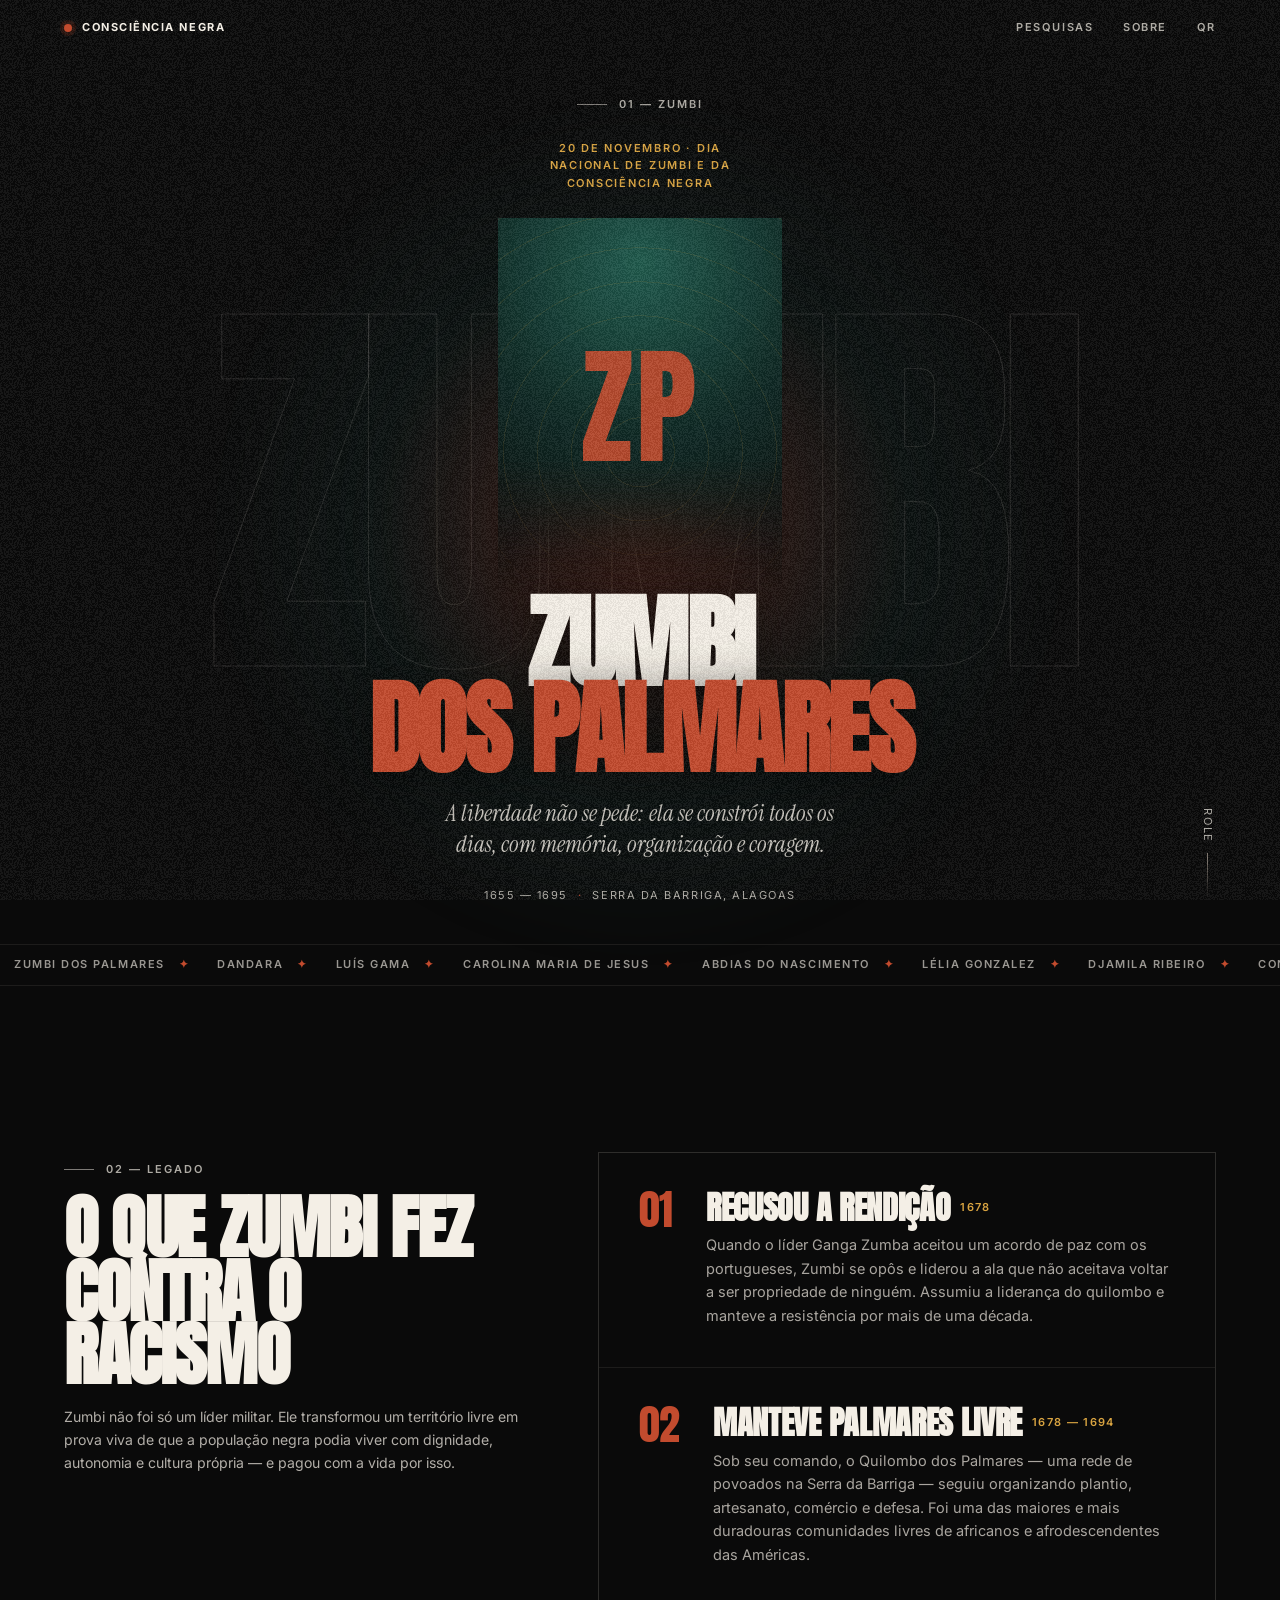
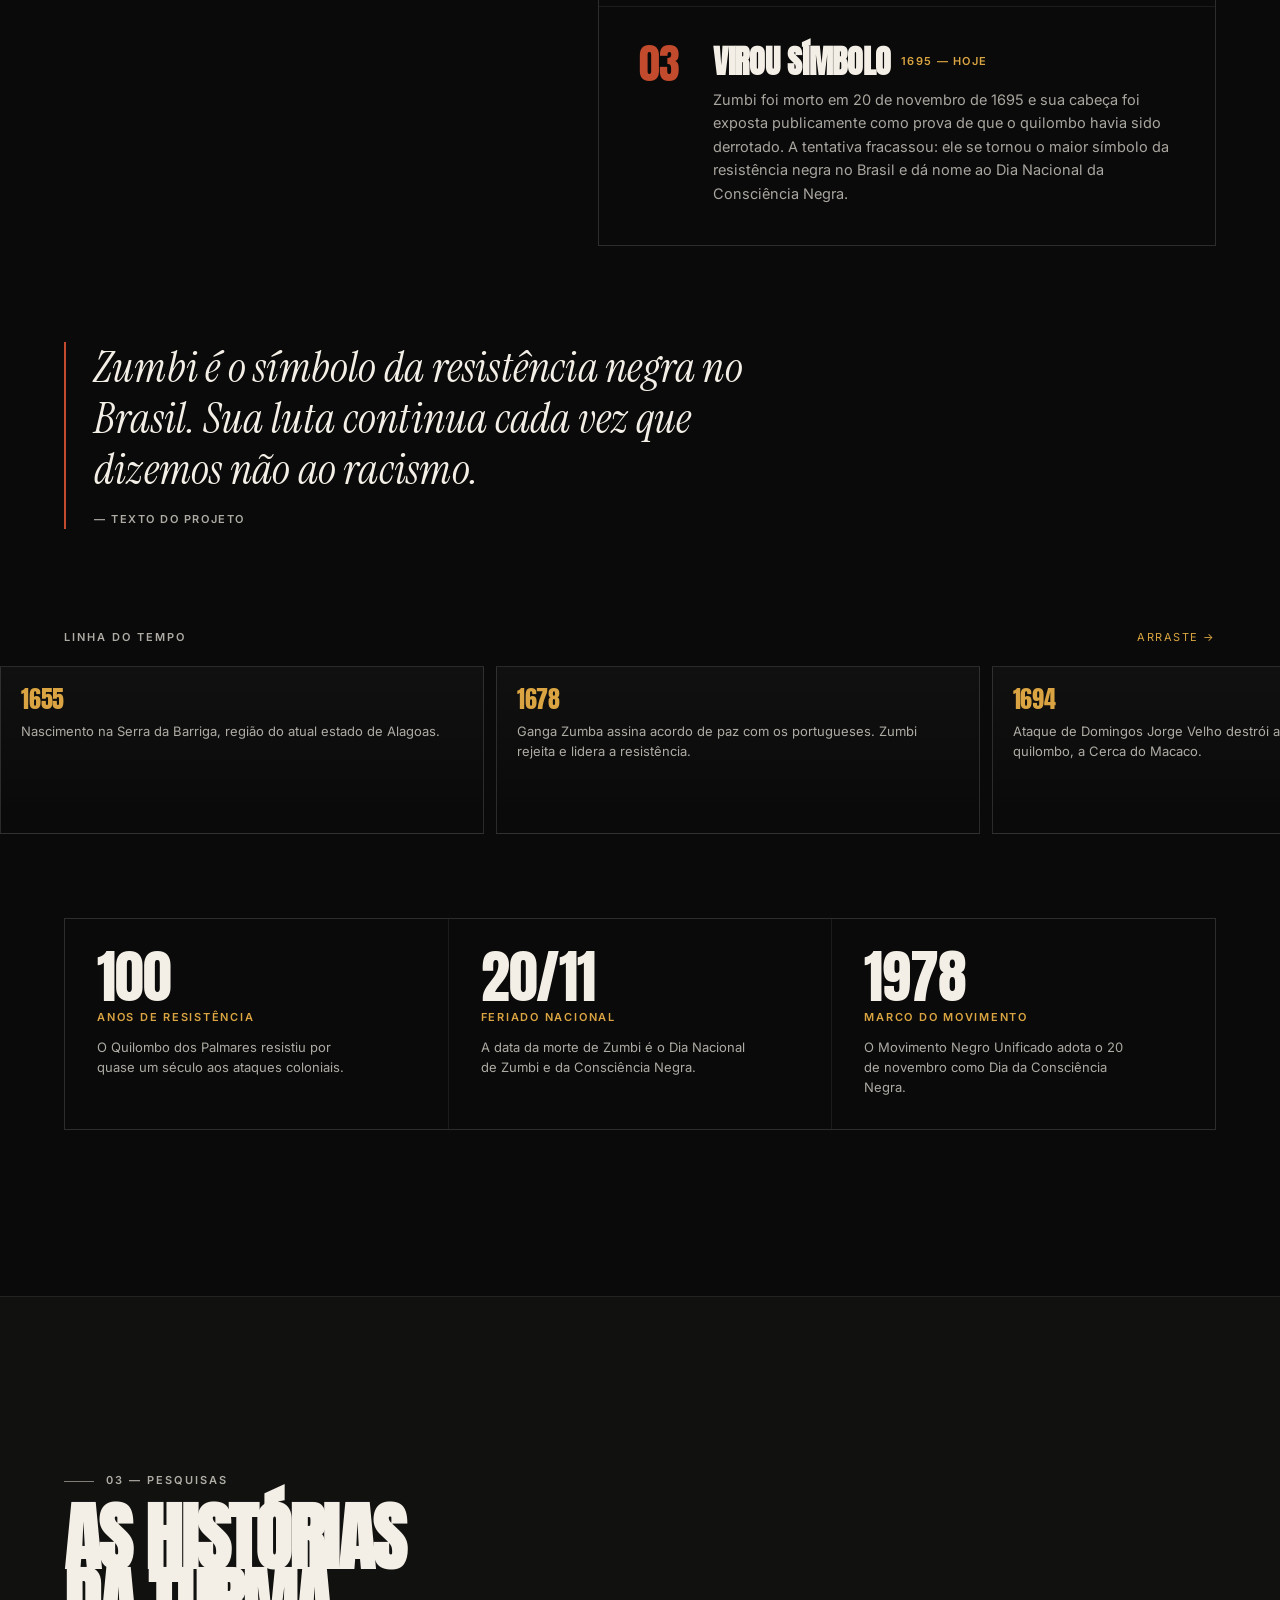
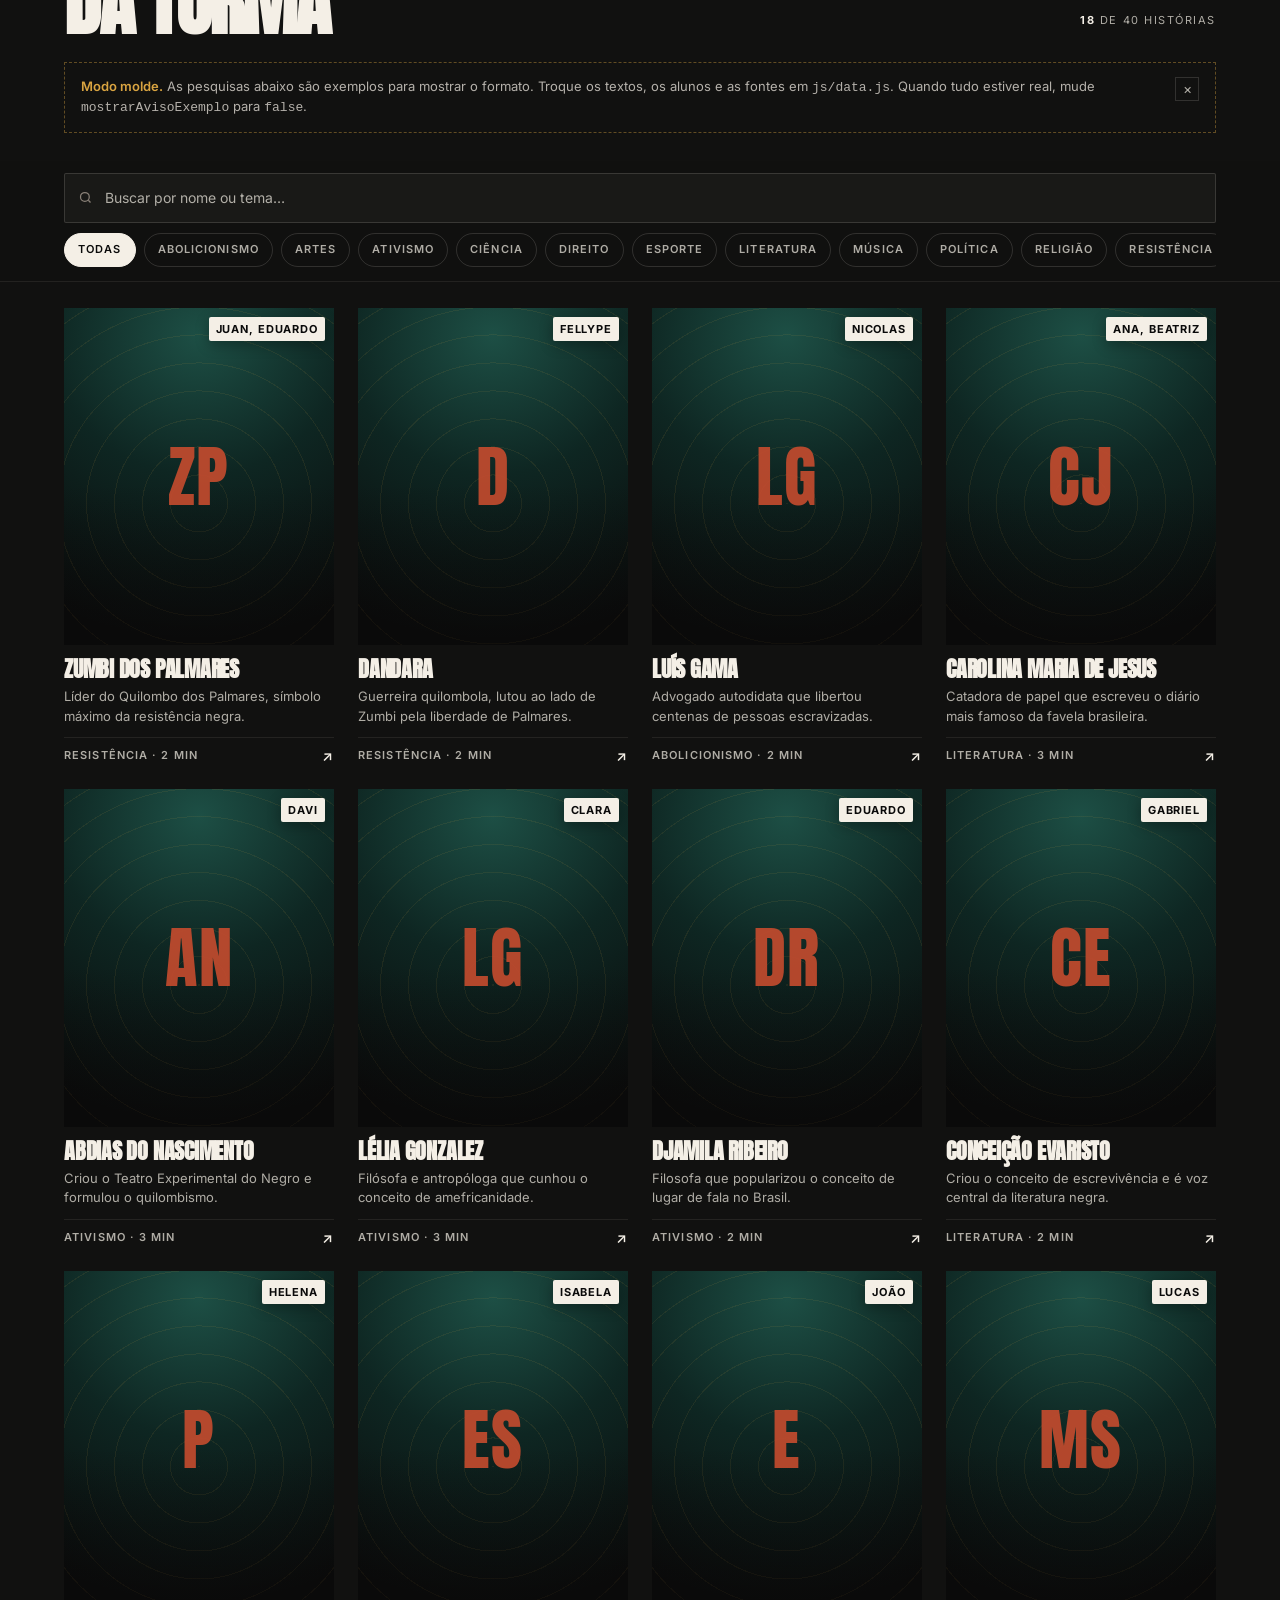
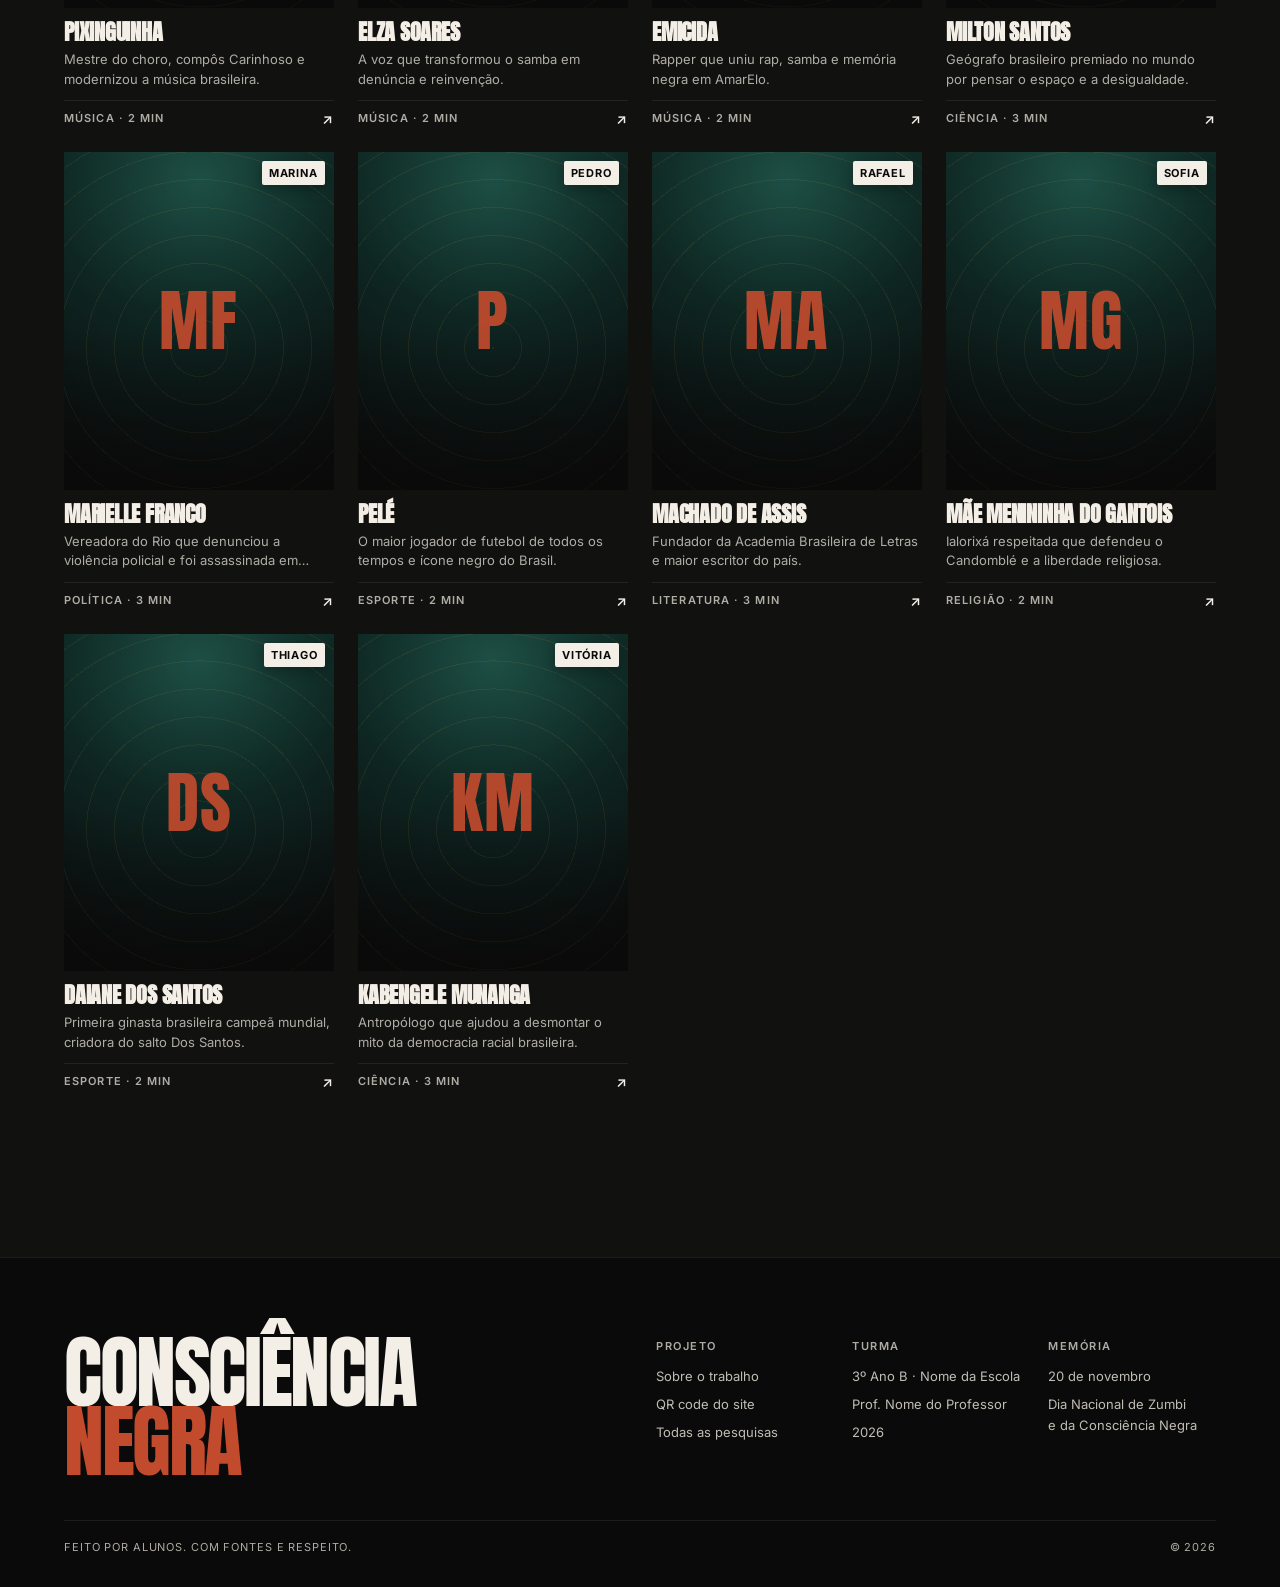
==== index.html @ b560cfd6 "Base do projeto" ====
<!DOCTYPE html>
<html lang="pt-BR">
<head>
  <meta charset="utf-8">
  <meta name="viewport" content="width=device-width, initial-scale=1, viewport-fit=cover">
  <title>Consciência Negra — 40 histórias de resistência</title>
  <meta name="description" content="Projeto escolar sobre consciência negra: Zumbi dos Palmares e as pesquisas dos alunos sobre personalidades negras que transformaram o Brasil.">
  <meta name="theme-color" content="#0a0a0a">

  <!-- Open Graph: troque a URL pelas do seu repositório no GitHub Pages -->
  <meta property="og:type" content="website">
  <meta property="og:title" content="Consciência Negra — 40 histórias de resistência">
  <meta property="og:description" content="Zumbi dos Palmares e as pesquisas dos alunos sobre personalidades negras que transformaram o Brasil.">
  <meta property="og:image" content="assets/og.png">
  <meta property="og:image:width" content="1200">
  <meta property="og:image:height" content="630">
  <meta property="og:locale" content="pt_BR">
  <meta name="twitter:card" content="summary_large_image">
  <link rel="icon" href="data:image/svg+xml,%3Csvg xmlns='http://www.w3.org/2000/svg' viewBox='0 0 32 32'%3E%3Crect width='32' height='32' fill='%230a0a0a'/%3E%3Ccircle cx='16' cy='16' r='7' fill='%23c24b2e'/%3E%3C/svg%3E">

  <link rel="preconnect" href="https://fonts.googleapis.com">
  <link rel="preconnect" href="https://fonts.gstatic.com" crossorigin>
  <link href="https://fonts.googleapis.com/css2?family=Anton&family=Instrument+Serif:ital@0;1&family=Inter:wght@400;500;600;700&display=swap" rel="stylesheet">

  <link rel="stylesheet" href="css/tokens.css">
  <link rel="stylesheet" href="css/global.css">
</head>
<body>
  <a class="skip" href="#main">Ir para o conteúdo</a>
  <div class="grain" aria-hidden="true"></div>

  <header class="nav" id="nav">
    <a class="nav__brand" href="index.html">
      <span class="nav__dot" aria-hidden="true"></span>
      <span>Consciência Negra</span>
    </a>
    <nav class="nav__links" aria-label="Navegação principal">
      <a href="#pesquisas">Pesquisas</a>
      <a href="sobre.html">Sobre</a>
      <a href="qr.html">QR</a>
    </nav>
  </header>

  <main id="main">

    <!-- ================= 01 — HERO ================= -->
    <section class="hero" aria-labelledby="hero-title">
      <div class="hero__bg" id="heroBg" aria-hidden="true">Zumbi</div>
      <div class="hero__glow" aria-hidden="true"></div>
      <div class="hero__main" id="hero"></div>
      <div class="hero__scroll" aria-hidden="true">role</div>
      <div class="marquee" aria-hidden="true">
        <div class="marquee__track" id="marqueeTrack"></div>
      </div>
    </section>

    <!-- ================= 02 — LEGADO ================= -->
    <section class="legado section" id="legado" aria-labelledby="legado-title">
      <div id="legadoHost"></div>
    </section>

    <!-- ================= 03 — PESQUISAS ================= -->
    <section class="pesquisas section" id="pesquisas" aria-labelledby="pesquisas-title">
      <div class="wrap">
        <div class="pesquisas__head">
          <div>
            <p class="chapter">03 — Pesquisas</p>
            <h2 class="pesquisas__title" id="pesquisas-title">As histórias<br>da turma</h2>
          </div>
          <p class="pesquisas__count" id="contador" aria-live="polite"></p>
        </div>

        <div id="aviso"></div>

        <div class="toolbar">
          <div class="search">
            <svg viewBox="0 0 24 24" fill="none" stroke="currentColor" stroke-width="2" aria-hidden="true">
              <circle cx="11" cy="11" r="7"></circle>
              <path d="m20 20-3.5-3.5"></path>
            </svg>
            <label class="sr-only" for="busca">Buscar por nome ou tema</label>
            <input id="busca" type="search" placeholder="Buscar por nome ou tema…" autocomplete="off">
          </div>
          <div class="chips" id="chips" role="group" aria-label="Filtrar por categoria"></div>
        </div>

        <div class="grid" id="grid"></div>
      </div>
    </section>
  </main>

  <footer class="footer">
    <div class="footer__top">
      <p class="footer__mark">Consciência<br><span>Negra</span></p>
      <div class="footer__cols">
        <div>
          <h3>Projeto</h3>
          <ul>
            <li><a href="sobre.html">Sobre o trabalho</a></li>
            <li><a href="qr.html">QR code do site</a></li>
            <li><a href="#pesquisas">Todas as pesquisas</a></li>
          </ul>
        </div>
        <div>
          <h3>Turma</h3>
          <ul>
            <li id="footTurma">—</li>
            <li id="footProfessor">—</li>
            <li id="footAno">—</li>
          </ul>
        </div>
        <div>
          <h3>Memória</h3>
          <ul>
            <li>20 de novembro</li>
            <li>Dia Nacional de Zumbi<br>e da Consciência Negra</li>
          </ul>
        </div>
      </div>
    </div>
    <div class="footer__bottom">
      <span>Feito por alunos. Com fontes e respeito.</span>
      <span id="footAno2">—</span>
    </div>
  </footer>

  <noscript>
    <p style="padding:20px;color:#f4efe6">Este site usa JavaScript para montar as pesquisas. Ative o JavaScript para ver o conteúdo completo.</p>
  </noscript>

  <script src="js/data.js"></script>
  <script src="js/app.js"></script>
</body>
</html>
---- css/tokens.css ----
/* ============================================================
   TOKENS — cores, tipografia, espaçamento, movimento
   ============================================================ */
:root {
  /* ── Cores de marca ── */
  --ink: #0a0a0a;
  --ink-2: #111110;
  --bone: #f4efe6;
  --clay: #c24b2e;
  --clay-deep: #94331d;   /* hover com --bone ≈ 6.67:1 ✓ AA */
  --gold: #d9a441;
  --forest: #14403a;
  --muted: #8a8178;

  /* ── Bordas / divisores ── */
  --line: rgba(244, 239, 230, 0.14);
  --line-soft: rgba(244, 239, 230, 0.08);

  /* ── Texto por hierarquia ──
     Razões de contraste medidas (WCAG 2.2, fundo --ink #0a0a0a):
     --text-1  #f4efe6                  ≈ 17.29 : 1 ✓ AAA
     --text-2  rgba(244,239,230,.70)    ≈  8.57 : 1 ✓ AAA
     --text-2  sobre --ink-2 #111110    ≈  8.37 : 1 ✓ AAA
     --muted   #8a8178                  ≈  5.18 : 1 ✓ AA
     --muted   sobre --ink-2            ≈  4.94 : 1 ✓ AA
     --clay    #c24b2e                  ≈  4.09 : 1 ✗ só texto grande/decorativo
     --gold    #d9a441                  ≈  8.80 : 1 ✓ AAA
     Regra: --muted fica reservado a texto grande ou decorativo;
     texto pequeno usa --text-2.
  ── */
  --text-1: #f4efe6;                       /* corpo principal */
  --text-2: rgba(244, 239, 230, 0.70);     /* secundário (8.57:1 sobre --ink) */

  /* ── Famílias tipográficas ── */
  --display: "Anton", "Arial Narrow", Impact, sans-serif;
  --serif: "Instrument Serif", Georgia, "Times New Roman", serif;
  --sans: "Inter", -apple-system, BlinkMacSystemFont, "Segoe UI", Roboto, sans-serif;

  /* ── Escala tipográfica mínima (em px) ──
     Regra: texto corrido ≥ 13px; uppercase+tracking ≥ 11px.
     Nenhum valor solto abaixo de 11px permanece no CSS.
  ── */
  --fs-micro:  11px;   /* uppercase com tracking — limite absoluto */
  --fs-small:  13px;   /* corpo secundário, legendas, fontes */
  --fs-body-s: 15px;   /* corpo de apoio */
  --fs-body:   16px;   /* corpo de texto padrão */

  /* ── Grão ── */
  --grain-opacity: 0.055;   /* mesma leitura da textura anterior */
  --grain-size: 160px;      /* tile 1-bit de 160×160 (~3,4 KB) */
  --grain-z: 50;            /* abaixo do nav (100) e do toast (9500) */

  /* ── Espaçamento ── */
  --pad: clamp(20px, 5vw, 72px);
  --gap: clamp(16px, 2.2vw, 24px);
  --nav-h: 56px;

  /* ── Movimento ── */
  --ease: cubic-bezier(0.16, 1, 0.3, 1);
  --t-fast: 200ms;
  --t-mid: 500ms;
  --t-slow: 900ms;
}
---- css/global.css ----
/* ============================================================
   CONSCIÊNCIA NEGRA — estilos globais
   Mobile first. Todas as medidas sobem a partir de 390px.
   ============================================================ */

/* ---------- RESET ---------- */
*,
*::before,
*::after { box-sizing: border-box; }

html {
  -webkit-text-size-adjust: 100%;
  scroll-behavior: smooth;
}

body {
  margin: 0;
  background: var(--ink);
  color: var(--bone);
  font-family: var(--sans);
  font-size: var(--fs-body);
  line-height: 1.6;
  -webkit-font-smoothing: antialiased;
  -moz-osx-font-smoothing: grayscale;
  overflow-x: hidden;
}

body::selection { background: var(--clay); color: var(--bone); }

img, svg, video, iframe { display: block; max-width: 100%; }
h1, h2, h3, h4, p, figure, blockquote { margin: 0; }
ul, ol { margin: 0; padding: 0; list-style: none; }
a { color: inherit; text-decoration: none; }
button, input { font: inherit; color: inherit; }
button { background: none; border: 0; cursor: pointer; }

:focus-visible {
  outline: 2px solid var(--gold);
  outline-offset: 3px;
}

/* ---------- GRÃO ----------
   PNG 1-bit 160×160 (~3,4 KB) repetido como textura. Substitui o
   feTurbulence (que repintava a tela inteira a cada frame).
   z-index 50 → abaixo do nav (100) e do toast (9500).
   pointer-events:none garante que não bloqueia cliques.
   ─────────────────────────────────────────────────────── */
.grain {
  position: fixed;
  inset: 0;
  z-index: var(--grain-z);
  pointer-events: none;
  opacity: var(--grain-opacity);
  background-image: url("../assets/noise.png");
  background-size: var(--grain-size) var(--grain-size);
  background-repeat: repeat;
}

/* ---------- UTILITÁRIOS ---------- */
.wrap {
  width: 100%;
  max-width: 1440px;
  margin-inline: auto;
}

.skip {
  position: fixed;
  top: 8px;
  left: 8px;
  z-index: 10000;
  padding: 10px 14px;
  background: var(--bone);
  color: var(--ink);
  font-size: var(--fs-small);
  font-weight: 600;
  transform: translateY(-160%);
  transition: transform var(--t-fast) var(--ease);
}
.skip:focus { transform: translateY(0); }

.sr-only {
  position: absolute;
  width: 1px;
  height: 1px;
  padding: 0;
  margin: -1px;
  overflow: hidden;
  clip: rect(0 0 0 0);
  white-space: nowrap;
  border: 0;
}

.section {
  padding-block: clamp(76px, 13vw, 168px);
  padding-inline: var(--pad);
  position: relative;
}

.chapter {
  display: inline-flex;
  align-items: center;
  gap: 12px;
  font-size: var(--fs-micro);   /* 11px — limite mínimo para uppercase+tracking */
  font-weight: 600;
  letter-spacing: 0.18em;       /* reduzido de 0.22 para compensar o tamanho maior */
  text-transform: uppercase;
  color: var(--text-2);         /* 8.57:1 sobre --ink ✓ AAA */
}
.chapter::before {
  content: "";
  width: 30px;
  height: 1px;
  background: currentColor;
  opacity: 0.7;
}

.display {
  font-family: var(--display);
  font-weight: 400;
  text-transform: uppercase;
  line-height: 0.86;
  letter-spacing: -0.02em;
}

.serif {
  font-family: var(--serif);
  font-style: italic;
  font-weight: 400;
  letter-spacing: 0.005em;
}

.btn {
  display: inline-flex;
  align-items: center;
  gap: 10px;
  padding: 13px 20px;
  border: 1px solid var(--line);
  border-radius: 2px;
  font-size: var(--fs-micro);
  font-weight: 600;
  letter-spacing: 0.14em;
  text-transform: uppercase;
  color: var(--bone);
  transition: background var(--t-fast) var(--ease), color var(--t-fast) var(--ease),
    border-color var(--t-fast) var(--ease);
}
.btn:hover { background: var(--bone); color: var(--ink); border-color: var(--bone); }
.btn--solid { background: var(--bone); color: var(--ink); border-color: var(--bone); }
.btn--solid:hover { background: var(--clay-deep); border-color: var(--clay-deep); color: var(--bone); }

[data-reveal] {
  opacity: 0;
  transform: translateY(26px);
  transition: opacity 0.85s var(--ease), transform 0.85s var(--ease);
}
[data-reveal].is-in { opacity: 1; transform: none; }

/* ---------- NAV ---------- */
.nav {
  position: fixed;
  inset: 0 0 auto 0;
  z-index: 100;
  height: var(--nav-h);
  display: flex;
  align-items: center;
  justify-content: space-between;
  gap: 16px;
  padding-inline: var(--pad);
  border-bottom: 1px solid transparent;
  transition: background var(--t-fast) linear, border-color var(--t-fast) linear,
    backdrop-filter var(--t-fast) linear;
}
.nav.is-scrolled {
  background: rgba(10, 10, 10, 0.78);
  -webkit-backdrop-filter: blur(16px);
  backdrop-filter: blur(16px);
  border-bottom-color: var(--line-soft);
}
.nav__brand {
  display: flex;
  align-items: center;
  gap: 10px;
  font-size: var(--fs-micro);   /* 11px — era 10px */
  font-weight: 700;
  letter-spacing: 0.14em;       /* reduzido de 0.16 para compensar */
  text-transform: uppercase;
  white-space: nowrap;
}
.nav__dot {
  width: 8px;
  height: 8px;
  border-radius: 50%;
  background: var(--clay);
  box-shadow: 0 0 0 4px rgba(194, 75, 46, 0.16);
}
.nav__links {
  display: flex;
  align-items: center;
  gap: clamp(14px, 3vw, 30px);
  font-size: var(--fs-micro);   /* 11px — era 10.5px */
  font-weight: 600;
  letter-spacing: 0.14em;       /* reduzido de 0.16 para compensar */
  text-transform: uppercase;
  color: var(--text-2);
}
.nav__links a { transition: color var(--t-fast) linear; }
.nav__links a:hover { color: var(--bone); }

@media (max-width: 430px) {
  /* No mobile pequeno (360–430px) apertamos gap e tracking — nunca o
     tamanho: 11px é o mínimo absoluto para uppercase com tracking. */
  .nav__brand { gap: 8px; letter-spacing: 0.10em; }
  .nav__links { gap: 8px; letter-spacing: 0.08em; }
}

/* ---------- HERO ---------- */
.hero {
  position: relative;
  min-height: 100vh;
  min-height: 100svh;
  display: grid;
  grid-template-rows: 1fr auto;
  overflow: hidden;
  padding-top: var(--nav-h);
}

.hero__bg {
  position: absolute;
  inset: 0;
  display: grid;
  place-items: center;
  z-index: 0;
  font-family: var(--display);
  font-size: clamp(6rem, 32vw, 26rem);
  line-height: 0.8;
  letter-spacing: -0.045em;
  text-transform: uppercase;
  color: transparent;
  -webkit-text-stroke: 1px rgba(244, 239, 230, 0.13);
  white-space: nowrap;
  user-select: none;
  pointer-events: none;
  opacity: 0;
  animation: fadeIn 2s var(--ease) 0.15s forwards;
}

.hero__glow {
  position: absolute;
  z-index: 0;
  width: min(120vw, 900px);
  aspect-ratio: 1;
  top: 8%;
  left: 50%;
  translate: -50% 0;
  background: radial-gradient(circle, rgba(194, 75, 46, 0.28) 0%, rgba(20, 64, 58, 0.14) 42%, transparent 68%);
  filter: blur(10px);
  pointer-events: none;
}

.hero__main {
  position: relative;
  z-index: 2;
  display: flex;
  flex-direction: column;
  align-items: center;
  justify-content: center;
  gap: clamp(14px, 2.4vw, 26px);
  padding: clamp(20px, 5vw, 40px) var(--pad);
  text-align: center;
}

.hero__eyebrow {
  font-size: var(--fs-micro);   /* 11px — era 9.5px */
  font-weight: 600;
  letter-spacing: 0.16em;       /* reduzido de 0.24 para compensar o tamanho maior */
  text-transform: uppercase;
  color: var(--gold);
  max-width: 34ch;
  opacity: 0;
  animation: riseIn 0.9s var(--ease) 0.35s forwards;
}

.hero__portrait {
  position: relative;
  height: clamp(220px, 42svh, 480px);
  aspect-ratio: 3 / 4;
  flex: 0 0 auto;
  opacity: 0;
  clip-path: inset(12% 0 0 0);
  -webkit-mask-image: linear-gradient(180deg, #000 64%, transparent 100%);
  mask-image: linear-gradient(180deg, #000 64%, transparent 100%);
  animation: portraitIn 1.5s var(--ease) 0.35s forwards;
}
.hero__portrait img {
  width: 100%;
  height: 100%;
  object-fit: cover;
  filter: grayscale(1) contrast(1.14) brightness(0.92);
}
.hero__portrait::after {
  content: "";
  position: absolute;
  inset: 0;
  background: rgba(194, 75, 46, 0.45);
  mix-blend-mode: multiply;
  pointer-events: none;
}
.hero__portrait--art::after {
  background: transparent;
  mix-blend-mode: normal;
}

.hero__title {
  position: relative;
  z-index: 3;
  font-family: var(--display);
  font-size: clamp(2.4rem, 11.5vw, 6.4rem);
  line-height: 0.84;
  letter-spacing: -0.025em;
  text-transform: uppercase;
  margin-top: -0.22em;
  text-shadow: 0 6px 40px rgba(0, 0, 0, 0.55);
  opacity: 0;
  animation: riseIn 1s var(--ease) 0.7s forwards;
}
.hero__title em { font-style: normal; color: var(--clay); }

.hero__manifesto {
  font-family: var(--serif);
  font-style: italic;
  font-size: clamp(1rem, 3.4vw, 1.45rem);
  line-height: 1.35;
  color: rgba(244, 239, 230, 0.82);
  max-width: 36ch;
  opacity: 0;
  animation: riseIn 1s var(--ease) 0.9s forwards;
}

.hero__meta {
  display: flex;
  align-items: center;
  gap: 10px;
  font-size: var(--fs-micro);   /* 11px — era 10px */
  letter-spacing: 0.14em;
  text-transform: uppercase;
  color: var(--text-2);
  opacity: 0;
  animation: riseIn 1s var(--ease) 1.05s forwards;
}
.hero__meta span::after { content: "·"; margin-left: 10px; color: var(--clay); }
.hero__meta span:last-child::after { content: ""; margin: 0; }

.hero__scroll {
  position: absolute;
  right: var(--pad);
  bottom: 86px;
  z-index: 3;
  display: none;
  align-items: center;
  gap: 10px;
  font-size: var(--fs-micro);   /* 11px — era 9px */
  letter-spacing: 0.16em;
  text-transform: uppercase;
  color: var(--text-2);
  writing-mode: vertical-rl;
}
.hero__scroll::after {
  content: "";
  width: 1px;
  height: 46px;
  background: linear-gradient(var(--muted), transparent);
  animation: linePulse 2.2s var(--ease) infinite;
}

/* ---------- MARQUEE ---------- */
.marquee {
  position: relative;
  z-index: 3;
  overflow: hidden;
  border-top: 1px solid var(--line-soft);
  padding-block: 11px;
  background: rgba(10, 10, 10, 0.5);
}
.marquee__track {
  display: flex;
  width: max-content;
  animation: marquee 46s linear infinite;
}
.marquee:hover .marquee__track { animation-play-state: paused; }
.marquee__item {
  display: flex;
  align-items: center;
  gap: 14px;
  padding-inline: 14px;
  font-size: var(--fs-micro);   /* 11px — era 10.5px */
  font-weight: 600;
  letter-spacing: 0.14em;
  text-transform: uppercase;
  color: rgba(244, 239, 230, 0.62);
  white-space: nowrap;
}
.marquee__item::after { content: "✦"; color: var(--clay); font-size: var(--fs-micro); }

/* ---------- LEGADO ---------- */
.legado { border-top: 1px solid var(--line-soft); }

.legado__head { max-width: 760px; }
.legado__title {
  font-family: var(--display);
  font-size: clamp(2rem, 7.5vw, 4.4rem);
  line-height: 0.9;
  letter-spacing: -0.02em;
  text-transform: uppercase;
  margin-top: 18px;
}
.legado__title em { font-style: normal; color: var(--clay); }
.legado__intro {
  margin-top: 20px;
  max-width: 58ch;
  color: rgba(244, 239, 230, 0.72);
  font-size: clamp(14px, 1.1vw, 16px);
}

.legado__body {
  margin-top: clamp(40px, 7vw, 76px);
  display: grid;
  gap: 1px;
  background: var(--line-soft);
  border: 1px solid var(--line-soft);
}

.feito {
  background: var(--ink);
  padding: clamp(22px, 3.4vw, 40px);
  display: grid;
  grid-template-columns: auto 1fr;
  gap: clamp(16px, 3vw, 34px);
  align-items: start;
  transition: background var(--t-mid) var(--ease);
}
.feito:hover { background: var(--ink-2); }
.feito__num {
  font-family: var(--display);
  font-size: clamp(1.6rem, 4.4vw, 2.6rem);
  line-height: 0.8;
  color: var(--clay);
  letter-spacing: -0.02em;
}
.feito__verb {
  font-family: var(--display);
  font-size: clamp(1.3rem, 3.6vw, 2rem);
  line-height: 0.95;
  text-transform: uppercase;
  letter-spacing: -0.01em;
}
.feito__year {
  display: inline-block;
  margin-left: 10px;
  font-family: var(--sans);
  font-size: var(--fs-micro);   /* 11px — era 10px */
  font-weight: 600;
  letter-spacing: 0.12em;
  color: var(--gold);
  vertical-align: middle;
  transform: translateY(-2px);
}
.feito__text {
  margin-top: 10px;
  color: rgba(244, 239, 230, 0.68);
  font-size: 14.5px;
  line-height: 1.62;
  max-width: 58ch;
}

.legado__quote {
  margin-top: clamp(40px, 8vw, 96px);
  padding-left: clamp(16px, 3vw, 28px);
  border-left: 2px solid var(--clay);
  max-width: 720px;
}
.legado__quote p {
  font-family: var(--serif);
  font-style: italic;
  font-size: clamp(1.45rem, 4.6vw, 2.7rem);
  line-height: 1.18;
  letter-spacing: 0.005em;
}
.legado__quote cite {
  display: block;
  margin-top: 16px;
  font-family: var(--sans);
  font-style: normal;
  font-size: var(--fs-micro);
  font-weight: 600;
  letter-spacing: 0.14em;
  text-transform: uppercase;
  color: var(--text-2);
}

.legado__timeline-head {
  display: flex;
  align-items: flex-end;
  justify-content: space-between;
  gap: 16px;
  margin-top: clamp(48px, 8vw, 100px);
  margin-bottom: 20px;
}
.legado__timeline-title {
  font-size: var(--fs-micro);   /* 11px — era 10.5px */
  font-weight: 600;
  letter-spacing: 0.18em;
  text-transform: uppercase;
  color: var(--text-2);
}
.legado__hint {
  font-size: var(--fs-micro);   /* 11px — era 9.5px */
  letter-spacing: 0.14em;
  text-transform: uppercase;
  color: var(--gold);
  white-space: nowrap;
}

.timeline {
  display: flex;
  gap: 12px;
  overflow-x: auto;
  scroll-snap-type: x mandatory;
  padding-bottom: 12px;
  margin-inline: calc(var(--pad) * -1);
  padding-inline: var(--pad);
  scrollbar-width: thin;
  scrollbar-color: var(--line) transparent;
}
.timeline::-webkit-scrollbar { height: 4px; }
.timeline::-webkit-scrollbar-thumb { background: var(--line); }

.timeline__item {
  flex: 0 0 78%;
  scroll-snap-align: start;
  border: 1px solid var(--line);
  padding: 20px;
  background: linear-gradient(180deg, rgba(244, 239, 230, 0.03), transparent);
  min-height: 168px;
  display: flex;
  flex-direction: column;
  gap: 10px;
}
.timeline__year {
  font-family: var(--display);
  font-size: 1.5rem;
  line-height: 1;
  color: var(--gold);
  letter-spacing: -0.01em;
}
.timeline__text {
  font-size: var(--fs-small);
  line-height: 1.55;
  color: rgba(244, 239, 230, 0.7);
}

.stats {
  margin-top: clamp(40px, 7vw, 72px);
  display: grid;
  gap: 1px;
  background: var(--line-soft);
  border: 1px solid var(--line-soft);
}
.stat { background: var(--ink); padding: clamp(20px, 3vw, 32px); }
.stat__num {
  font-family: var(--display);
  font-size: clamp(2.2rem, 7vw, 3.6rem);
  line-height: 0.9;
  letter-spacing: -0.02em;
  color: var(--bone);
}
.stat__num span { color: var(--clay); }
.stat__label {
  margin-top: 6px;
  font-size: var(--fs-micro);   /* 11px — era 10px */
  font-weight: 600;
  letter-spacing: 0.16em;
  text-transform: uppercase;
  color: var(--gold);
}
.stat__text {
  margin-top: 10px;
  font-size: var(--fs-small);
  line-height: 1.55;
  color: var(--text-2);
  max-width: 34ch;
}

/* ---------- PESQUISAS ---------- */
.pesquisas { border-top: 1px solid var(--line-soft); background: var(--ink-2); }

.pesquisas__head {
  display: flex;
  flex-wrap: wrap;
  align-items: flex-end;
  justify-content: space-between;
  gap: 18px;
}
@media (max-width: 639px) {
  .pesquisas__head {
    flex-direction: column;
    align-items: flex-start;
    gap: 10px;
  }
  .pesquisas__count { padding-bottom: 0; }
}
.pesquisas__title {
  font-family: var(--display);
  font-size: clamp(2rem, 8vw, 4.6rem);
  line-height: 0.88;
  letter-spacing: -0.025em;
  text-transform: uppercase;
  margin-top: 16px;
}
.pesquisas__count {
  font-size: var(--fs-micro);
  letter-spacing: 0.14em;
  text-transform: uppercase;
  color: var(--text-2);
  padding-bottom: 6px;
}
.pesquisas__count b { color: var(--bone); font-weight: 700; }

.aviso {
  margin-top: 26px;
  display: flex;
  gap: 12px;
  align-items: flex-start;
  padding: 14px 16px;
  border: 1px dashed rgba(217, 164, 65, 0.4);
  color: rgba(244, 239, 230, 0.72);
  font-size: var(--fs-small);
  line-height: 1.5;
}
.aviso b { color: var(--gold); font-weight: 600; }
.aviso__close {
  margin-left: auto;
  flex: 0 0 auto;
  width: 24px;
  height: 24px;
  display: grid;
  place-items: center;
  border: 1px solid var(--line);
  color: var(--text-2);
  font-size: 14px;
  line-height: 1;
}
.aviso__close:hover { color: var(--bone); border-color: var(--bone); }

.toolbar {
  position: sticky;
  top: var(--nav-h);
  z-index: 60;
  margin-top: 28px;
  margin-inline: calc(var(--pad) * -1);
  padding: 12px var(--pad);
  background: rgba(17, 17, 16, 0.9);
  -webkit-backdrop-filter: blur(16px);
  backdrop-filter: blur(16px);
  border-bottom: 1px solid var(--line-soft);
}

.search {
  position: relative;
  display: flex;
  align-items: center;
}
.search svg {
  position: absolute;
  left: 14px;
  width: 15px;
  height: 15px;
  color: var(--muted);
  pointer-events: none;
}
.search input {
  width: 100%;
  padding: 13px 14px 13px 40px;
  background: rgba(244, 239, 230, 0.04);
  border: 1px solid var(--line);
  border-radius: 2px;
  font-size: 14px;
  color: var(--bone);
  transition: border-color var(--t-fast) linear, background var(--t-fast) linear;
}
.search input::placeholder { color: var(--text-2); }
.search input:focus {
  outline: none;
  border-color: var(--gold);
  background: rgba(244, 239, 230, 0.06);
}

.chips {
  display: flex;
  gap: 8px;
  overflow-x: auto;
  scrollbar-width: none;
  padding-top: 10px;
  padding-bottom: 2px;
}
.chips::-webkit-scrollbar { display: none; }
.chip {
  flex: 0 0 auto;
  padding: 7px 13px;
  border: 1px solid var(--line);
  border-radius: 100px;
  font-size: var(--fs-micro);   /* 11px — era 10px */
  font-weight: 600;
  letter-spacing: 0.10em;       /* reduzido de 0.12 para compensar */
  text-transform: uppercase;
  color: var(--text-2);
  transition: all var(--t-fast) var(--ease);
}
.chip:hover { color: var(--bone); border-color: rgba(244, 239, 230, 0.4); }
.chip[aria-pressed="true"] {
  background: var(--bone);
  color: var(--ink);
  border-color: var(--bone);
}

.grid {
  margin-top: 26px;
  display: grid;
  grid-template-columns: 1fr;
  gap: var(--gap);
  align-content: start;
}

.empty {
  grid-column: 1 / -1;
  padding: 60px 0;
  text-align: center;
  color: var(--text-2);
  font-size: 14px;
}

/* ---------- CARD ---------- */
.card {
  position: relative;
  display: block;
  color: inherit;
  -webkit-tap-highlight-color: transparent;
}

.card__media {
  position: relative;
  aspect-ratio: 4 / 5;
  overflow: hidden;
  background: #131312;
  isolation: isolate;
}
.card__media img {
  width: 100%;
  height: 100%;
  object-fit: cover;
  filter: grayscale(1) contrast(1.12) brightness(0.92);
  transform: scale(1.02);
  transition: filter 0.7s var(--ease), transform 0.9s var(--ease);
}
.card__media::after {
  content: "";
  position: absolute;
  inset: 0;
  background: var(--clay);
  mix-blend-mode: color;
  opacity: 0.9;
  transition: opacity 0.7s var(--ease);
  pointer-events: none;
}
.card:hover .card__media img,
.card:focus-visible .card__media img { filter: none; transform: scale(1.06); }
.card:hover .card__media::after,
.card:focus-visible .card__media::after { opacity: 0; }

/* Sem foto: mantém o placeholder verde e dourado, sem o tom de barro */
.card__media--art::after {
  background: linear-gradient(180deg, transparent 52%, rgba(10, 10, 10, 0.55) 100%);
  mix-blend-mode: normal;
  opacity: 1;
}
.card:hover .card__media--art::after,
.card:focus-visible .card__media--art::after { opacity: 1; }

.card__student {
  position: absolute;
  top: 9px;
  right: 9px;
  z-index: 5;
  max-width: calc(100% - 18px);
  padding: 5px 7px;
  background: var(--bone);
  color: var(--ink);
  border-radius: 2px;
  font-size: var(--fs-micro);
  font-weight: 700;
  letter-spacing: 0.08em;
  line-height: 1.3;
  text-align: right;
  text-transform: uppercase;
  box-shadow: 0 4px 14px rgba(0, 0, 0, 0.3);
}

.card__flag {
  position: absolute;
  left: 9px;
  top: 9px;
  z-index: 5;
  padding: 4px 7px;
  background: rgba(10, 10, 10, 0.82);
  border: 1px solid rgba(217, 164, 65, 0.5);
  color: var(--gold);
  border-radius: 2px;
  font-size: var(--fs-micro);
  font-weight: 600;
  letter-spacing: 0.10em;
  text-transform: uppercase;
  -webkit-backdrop-filter: blur(6px);
  backdrop-filter: blur(6px);
}

.card__body { padding-top: 13px; }
.card__name {
  font-family: var(--display);
  font-size: clamp(1.1rem, 2.3vw, 1.4rem);
  line-height: 1;
  letter-spacing: -0.01em;
  text-transform: uppercase;
}
.card__desc {
  margin-top: 7px;
  font-size: var(--fs-small);   /* 13px — era 12.5px */
  line-height: 1.5;
  color: var(--text-2);         /* 8.57:1 sobre --ink ✓ AAA */
  display: -webkit-box;
  -webkit-line-clamp: 2;
  -webkit-box-orient: vertical;
  overflow: hidden;
}
.card__meta {
  margin-top: 11px;
  padding-top: 9px;
  border-top: 1px solid var(--line-soft);
  display: flex;
  align-items: center;
  justify-content: space-between;
  gap: 8px;
  font-size: var(--fs-micro);   /* 11px — era 9.5px */
  font-weight: 600;
  letter-spacing: 0.10em;
  text-transform: uppercase;
  color: var(--text-2);         /* 8.37:1 sobre --ink-2 ✓ AA */
}
.card__arrow {
  display: inline-block;
  font-size: 14px;
  line-height: 1;
  color: var(--bone);
  transition: transform 0.4s var(--ease), color 0.3s linear;
}
.card:hover .card__arrow { transform: translate(3px, -3px); color: var(--clay); }

/* Placeholder de imagem */
.ph {
  position: relative;
  width: 100%;
  height: 100%;
  display: grid;
  place-items: center;
  overflow: hidden;
  background: radial-gradient(120% 90% at 50% 8%, #1d4f45 0%, #0e2622 46%, #0a0a0a 100%);
}
.ph::before {
  content: "";
  position: absolute;
  inset: 0;
  background: repeating-radial-gradient(
    circle at 50% 58%,
    rgba(217, 164, 65, 0.16) 0 1px,
    transparent 1px 28px
  );
  opacity: 0.55;
}
.ph > span {
  position: relative;
  z-index: 1;
  font-family: var(--display);
  font-size: clamp(2.6rem, 9vw, 4.2rem);
  line-height: 1;
  letter-spacing: 0.02em;
  color: var(--clay);
  opacity: 0.92;
}
.ph--hero { background: radial-gradient(120% 90% at 50% 12%, #205a4d 0%, #0f2b26 48%, #0a0a0a 100%); }
.ph--hero::before {
  background: repeating-radial-gradient(
    circle at 50% 62%,
    rgba(217, 164, 65, 0.2) 0 1px,
    transparent 1px 34px
  );
}
.ph--hero > span { font-size: clamp(4rem, 18vw, 8rem); }

/* ---------- FOOTER ---------- */
.footer {
  border-top: 1px solid var(--line-soft);
  padding: clamp(40px, 7vw, 80px) var(--pad) 32px;
  background: var(--ink);
}
.footer__top {
  display: flex;
  flex-wrap: wrap;
  gap: 32px;
  justify-content: space-between;
  align-items: flex-start;
}
.footer__mark {
  font-family: var(--display);
  font-size: clamp(2.2rem, 9vw, 5rem);
  line-height: 0.86;
  letter-spacing: -0.03em;
  text-transform: uppercase;
}
.footer__mark span { color: var(--clay); }
.footer__cols {
  display: grid;
  grid-template-columns: repeat(2, minmax(0, 1fr));
  gap: 28px;
  font-size: var(--fs-small);
}
.footer__cols h3 {
  font-size: var(--fs-micro);
  font-weight: 600;
  letter-spacing: 0.14em;
  text-transform: uppercase;
  color: var(--text-2);
  margin-bottom: 10px;
}
.footer__cols li { margin-bottom: 7px; color: rgba(244, 239, 230, 0.78); }
.footer__cols a:hover { color: var(--gold); }
.footer__bottom {
  margin-top: 44px;
  padding-top: 18px;
  border-top: 1px solid var(--line-soft);
  display: flex;
  flex-wrap: wrap;
  gap: 10px 20px;
  justify-content: space-between;
  font-size: var(--fs-micro);
  letter-spacing: 0.08em;
  text-transform: uppercase;
  color: var(--text-2);
}

/* ============================================================
   PÁGINA DE PESQUISA
   ============================================================ */
.pessoa { padding-top: 0; }

.pessoa__hero {
  position: relative;
  min-height: 72vh;
  min-height: 72svh;
  display: flex;
  align-items: flex-end;
  overflow: hidden;
  padding: calc(var(--nav-h) + 28px) var(--pad) clamp(24px, 5vw, 56px);
}
.pessoa__hero-media { position: absolute; inset: 0; z-index: 0; }
.pessoa__hero-media img {
  width: 100%;
  height: 100%;
  object-fit: cover;
  filter: grayscale(1) contrast(1.1) brightness(0.75);
}
.pessoa__hero-media::after {
  content: "";
  position: absolute;
  inset: 0;
  background: linear-gradient(180deg, rgba(10, 10, 10, 0.65) 0%, rgba(10, 10, 10, 0.1) 35%, rgba(10, 10, 10, 0.92) 100%),
    linear-gradient(0deg, rgba(194, 75, 46, 0.28), rgba(194, 75, 46, 0.28));
}
.pessoa__hero-content { position: relative; z-index: 2; width: 100%; }
.pessoa__eyebrow {
  display: inline-flex;
  align-items: center;
  gap: 10px;
  font-size: var(--fs-micro);
  font-weight: 600;
  letter-spacing: 0.14em;
  text-transform: uppercase;
  color: var(--gold);
  margin-bottom: 14px;
}
.pessoa__name {
  font-family: var(--display);
  font-size: clamp(2.4rem, 10vw, 6.2rem);
  line-height: 0.84;
  letter-spacing: -0.025em;
  text-transform: uppercase;
  max-width: 16ch;
}
.pessoa__dates {
  margin-top: 14px;
  display: flex;
  flex-wrap: wrap;
  gap: 8px 16px;
  font-size: var(--fs-micro);
  letter-spacing: 0.12em;
  text-transform: uppercase;
  color: rgba(244, 239, 230, 0.7);
}
.pessoa__dates span::after { content: "·"; margin-left: 16px; color: var(--clay); }
.pessoa__dates span:last-child::after { content: ""; }

/* entrada sequencial do hero (espelha a home) */
.pessoa__hero-media {
  animation: fadeIn 2s var(--ease) 0.15s forwards;
}
.pessoa__eyebrow {
  animation: riseIn 0.9s var(--ease) 0.35s forwards;
}
.pessoa__name {
  animation: riseIn 1s var(--ease) 0.7s forwards;
}
.pessoa__dates {
  animation: riseIn 1s var(--ease) 1.05s forwards;
}

/* prefers-reduced-motion já zera as animações no bloco global */

.pessoa__back {
  position: absolute;
  top: calc(var(--nav-h) + 10px);
  left: var(--pad);
  z-index: 90;
  display: inline-flex;
  align-items: center;
  gap: 8px;
  padding: 8px 12px;
  background: rgba(10, 10, 10, 0.66);
  border: 1px solid var(--line);
  min-height: 44px;              /* alvo de toque WCAG */
  border-radius: 100px;
  font-size: var(--fs-micro);
  font-weight: 600;
  letter-spacing: 0.10em;
  text-transform: uppercase;
  color: var(--bone);
  -webkit-backdrop-filter: blur(10px);
  backdrop-filter: blur(10px);
  transition: background var(--t-fast) linear, border-color var(--t-fast) linear;
}
.pessoa__back:hover { background: var(--bone); color: var(--ink); border-color: var(--bone); }

.pessoa__body { padding: clamp(28px, 5vw, 56px) var(--pad) clamp(60px, 10vw, 120px); }

.ficha {
  display: grid;
  grid-template-columns: repeat(2, minmax(0, 1fr));
  gap: 1px;
  background: var(--line-soft);
  border: 1px solid var(--line-soft);
}
.ficha__item { background: var(--ink); padding: 14px 16px; }
.ficha__k {
  font-size: var(--fs-micro);
  font-weight: 600;
  letter-spacing: 0.14em;
  text-transform: uppercase;
  color: var(--text-2);
}
.ficha__v { margin-top: 5px; font-size: var(--fs-small); font-weight: 500; color: var(--bone); }

.resumo {
  margin-top: clamp(32px, 5vw, 56px);
  padding-bottom: clamp(32px, 5vw, 56px);
  border-bottom: 1px solid var(--line-soft);
}
.resumo p {
  font-family: var(--serif);
  font-style: italic;
  font-size: clamp(1.3rem, 4.2vw, 2.1rem);
  line-height: 1.28;
  max-width: 32ch;
  color: var(--bone);
}

.prose { margin-top: clamp(32px, 5vw, 56px); max-width: 68ch; }
.prose h2 {
  font-family: var(--display);
  font-size: clamp(1.35rem, 3.6vw, 2rem);
  line-height: 1;
  letter-spacing: -0.01em;
  text-transform: uppercase;
  margin-top: clamp(30px, 4vw, 48px);
  padding-top: 18px;
  border-top: 1px solid var(--line-soft);
  color: var(--bone);
}
.prose h2:first-child { margin-top: 0; padding-top: 0; border-top: 0; }
.prose p {
  margin-top: 14px;
  font-size: clamp(15px, 1.15vw, 16.5px);
  line-height: 1.72;
  color: rgba(244, 239, 230, 0.78);
}
@media (min-width: 768px) {
  .prose p:first-of-type::first-letter {
    float: left;
    font-family: var(--display);
    font-size: 3.1em;
    line-height: 0.78;
    padding-right: 10px;
    padding-top: 4px;
    color: var(--clay);
  }
}

.galeria {
  margin-top: clamp(36px, 6vw, 64px);
  display: grid;
  grid-template-columns: repeat(2, 1fr);
  gap: 8px;
}
.galeria figure { margin: 0; }
.galeria img { width: 100%; height: 100%; object-fit: cover; aspect-ratio: 4 / 3; }
.galeria figcaption {
  margin-top: 6px;
  font-size: var(--fs-micro);
  letter-spacing: 0.08em;
  color: var(--text-2);
}

.video {
  margin-top: clamp(36px, 6vw, 64px);
  border: 1px solid var(--line);
  background: #000;
  aspect-ratio: 16 / 9;
  position: relative;
  overflow: hidden;
}
.video iframe,
.video video { width: 100%; height: 100%; border: 0; }
.video__poster {
  position: absolute;
  inset: 0;
  width: 100%;
  height: 100%;
  display: grid;
  place-items: center;
  gap: 10px;
  background: rgba(10, 10, 10, 0.5);
  color: var(--bone);
  font-size: var(--fs-micro);
  letter-spacing: 0.14em;
  text-transform: uppercase;
}
.video__poster img {
  position: absolute;
  inset: 0;
  width: 100%;
  height: 100%;
  object-fit: cover;
  opacity: 0.55;
  z-index: -1;
}
.video__play {
  width: 62px;
  height: 62px;
  border-radius: 50%;
  border: 1px solid var(--bone);
  display: grid;
  place-items: center;
  font-size: 18px;
  background: rgba(10, 10, 10, 0.4);
  -webkit-backdrop-filter: blur(6px);
  backdrop-filter: blur(6px);
}

.fontes {
  margin-top: clamp(40px, 6vw, 72px);
  padding-top: 24px;
  border-top: 1px solid var(--line-soft);
}
.fontes h2 {
  font-size: var(--fs-micro);
  font-weight: 600;
  letter-spacing: 0.16em;
  text-transform: uppercase;
  color: var(--text-2);
}
.fontes ol { margin-top: 14px; counter-reset: f; }
.fontes li {
  counter-increment: f;
  position: relative;
  padding-left: 26px;
  margin-bottom: 10px;
  font-size: var(--fs-small);
  line-height: 1.55;
  color: rgba(244, 239, 230, 0.72);
}
.fontes li::before {
  content: "0" counter(f);
  position: absolute;
  left: 0;
  top: 1px;
  font-size: var(--fs-micro);
  font-weight: 600;
  letter-spacing: 0.06em;
  color: var(--gold);   /* 8.80:1; --clay a 11px ficaria em 4.09:1 */
}
.fontes a { text-decoration: underline; text-underline-offset: 2px; text-decoration-color: var(--line); }
.fontes a:hover { color: var(--bone); }

.abnt {
  margin-top: 26px;
  display: flex;
  flex-wrap: wrap;
  align-items: center;
  gap: 12px;
}
.abnt__note { font-size: var(--fs-micro); color: var(--text-2); }

.pessoa__nav {
  margin-top: clamp(48px, 8vw, 96px);
  padding-top: 24px;
  border-top: 1px solid var(--line-soft);
  display: grid;
  grid-template-columns: 1fr 1fr;
  gap: 12px;
}
.pessoa__nav a {
  padding: 16px;
  border: 1px solid var(--line);
  display: grid;
  gap: 6px;
  transition: background var(--t-fast) linear, border-color var(--t-fast) linear;
}
.pessoa__nav a:hover { background: rgba(244, 239, 230, 0.04); border-color: rgba(244, 239, 230, 0.3); }
.pessoa__nav small {
  font-size: var(--fs-micro);
  font-weight: 600;
  letter-spacing: 0.12em;
  text-transform: uppercase;
  color: var(--text-2);
}
.pessoa__nav strong {
  font-family: var(--display);
  font-size: 1rem;
  font-weight: 400;
  letter-spacing: 0;
  text-transform: uppercase;
  line-height: 1;
}
.pessoa__nav a:last-child { text-align: right; }

/* ---------- PÁGINAS SIMPLES ---------- */
.simple {
  min-height: 100vh;
  min-height: 100svh;
  padding: calc(var(--nav-h) + clamp(40px, 9vw, 110px)) var(--pad) 80px;
  display: flex;
  flex-direction: column;
}
.simple__title {
  font-family: var(--display);
  font-size: clamp(2.4rem, 11vw, 6rem);
  line-height: 0.92;
  letter-spacing: -0.03em;
  text-transform: uppercase;
}
.simple__lead {
  margin-top: 22px;
  max-width: 56ch;
  color: rgba(244, 239, 230, 0.74);
  font-size: var(--fs-body-s);
}
.simple__grid {
  margin-top: clamp(36px, 6vw, 64px);
  display: grid;
  gap: 1px;
  background: var(--line-soft);
  border: 1px solid var(--line-soft);
}
.simple__card { background: var(--ink); padding: clamp(20px, 3vw, 30px); }
.simple__card h2 {
  font-family: var(--display);
  font-size: 1.15rem;
  text-transform: uppercase;
  letter-spacing: 0;
  line-height: 1;
  margin-bottom: 8px;
}
.simple__card p { font-size: var(--fs-body-s); color: var(--text-2); line-height: 1.6; }
.simple__card code {
  font-family: ui-monospace, monospace;
  font-size: var(--fs-small);
  color: var(--gold);
  background: rgba(217, 164, 65, 0.08);
  padding: 1px 5px;
  border-radius: 2px;
}

/* QR */
.qr {
  min-height: 100vh;
  min-height: 100svh;
  display: grid;
  place-items: center;
  padding: calc(var(--nav-h) + 40px) var(--pad) 60px;
  text-align: center;
}
.qr__box { max-width: 460px; width: 100%; }
.qr__title {
  font-family: var(--display);
  font-size: clamp(1.8rem, 7vw, 3rem);
  line-height: 0.9;
  text-transform: uppercase;
  letter-spacing: -0.02em;
}
.qr__sub { margin-top: 10px; font-size: var(--fs-small); color: var(--text-2); }
.qr__frame {
  margin-top: 26px;
  padding: 18px;
  background: var(--bone);
  border-radius: 4px;
  display: inline-block;
}
.qr__frame img { width: min(72vw, 300px); height: auto; }
.qr__url {
  margin-top: 18px;
  font-family: ui-monospace, monospace;
  font-size: var(--fs-small);
  color: var(--gold);
  word-break: break-all;
}
.qr__actions { margin-top: 24px; display: flex; gap: 10px; justify-content: center; flex-wrap: wrap; }

/* ---------- TOAST ---------- */
.toast {
  position: fixed;
  left: 50%;
  bottom: 24px;
  translate: -50% 0;
  z-index: 9500;
  padding: 11px 18px;
  background: var(--bone);
  color: var(--ink);
  font-size: var(--fs-micro);
  font-weight: 700;
  letter-spacing: 0.10em;
  text-transform: uppercase;
  border-radius: 2px;
  opacity: 0;
  transform: translateY(12px);
  transition: opacity var(--t-fast) var(--ease), transform var(--t-fast) var(--ease);
  pointer-events: none;
}
.toast.is-on { opacity: 1; transform: none; }

/* ---------- ANIMAÇÕES ---------- */
@keyframes fadeIn { to { opacity: 1; } }
@keyframes riseIn {
  from { opacity: 0; transform: translateY(22px); }
  to { opacity: 1; transform: none; }
}
@keyframes portraitIn {
  from { opacity: 0; clip-path: inset(12% 0 0 0); transform: scale(1.06); }
  to { opacity: 1; clip-path: inset(0 0 0 0); transform: scale(1); }
}
@keyframes marquee {
  from { transform: translateX(0); }
  to { transform: translateX(-50%); }
}
@keyframes linePulse {
  0%, 100% { opacity: 0.25; }
  50% { opacity: 1; }
}

/* ---------- RESPONSIVO ---------- */
@media (min-width: 520px) {
  .grid { grid-template-columns: repeat(2, minmax(0, 1fr)); }
  .stats { grid-template-columns: repeat(3, minmax(0, 1fr)); }
  .ficha { grid-template-columns: repeat(3, minmax(0, 1fr)); }
  .simple__grid { grid-template-columns: repeat(2, minmax(0, 1fr)); }
}

@media (min-width: 768px) {
  .hero__scroll { display: flex; }
  .ficha { grid-template-columns: repeat(4, minmax(0, 1fr)); }
  .pesquisas__head { align-items: flex-end; }
  .footer__cols { grid-template-columns: repeat(3, minmax(0, 1fr)); }
  .timeline__item { flex-basis: 42%; }
  .simple__grid { grid-template-columns: repeat(3, minmax(0, 1fr)); }
}

@media (min-width: 900px) {
  .grid { grid-template-columns: repeat(3, minmax(0, 1fr)); }
  .legado__body { grid-template-columns: 1fr; }
  .pessoa__name { max-width: 20ch; }
}

@media (min-width: 1040px) {
  .legado__layout {
    display: grid;
    grid-template-columns: minmax(0, 0.85fr) minmax(0, 1.15fr);
    gap: clamp(40px, 6vw, 90px);
    align-items: start;
  }
  .legado__head { position: sticky; top: calc(var(--nav-h) + 40px); }
  .legado__body { margin-top: 0; }
}

@media (min-width: 1280px) {
  .grid { grid-template-columns: repeat(4, minmax(0, 1fr)); }
}

/* ---------- ACESSIBILIDADE / MOVIMENTO ---------- */
@media (prefers-reduced-motion: reduce) {
  html { scroll-behavior: auto; }
  *,
  *::before,
  *::after {
    animation-duration: 0.001ms !important;
    animation-iteration-count: 1 !important;
    transition-duration: 0.001ms !important;
  }
  [data-reveal] { opacity: 1; transform: none; }
  .hero__bg,
  .hero__eyebrow,
  .hero__portrait,
  .hero__title,
  .hero__manifesto,
  .hero__meta { opacity: 1; animation: none; clip-path: none; transform: none; }
  .marquee__track { animation: none; }
}
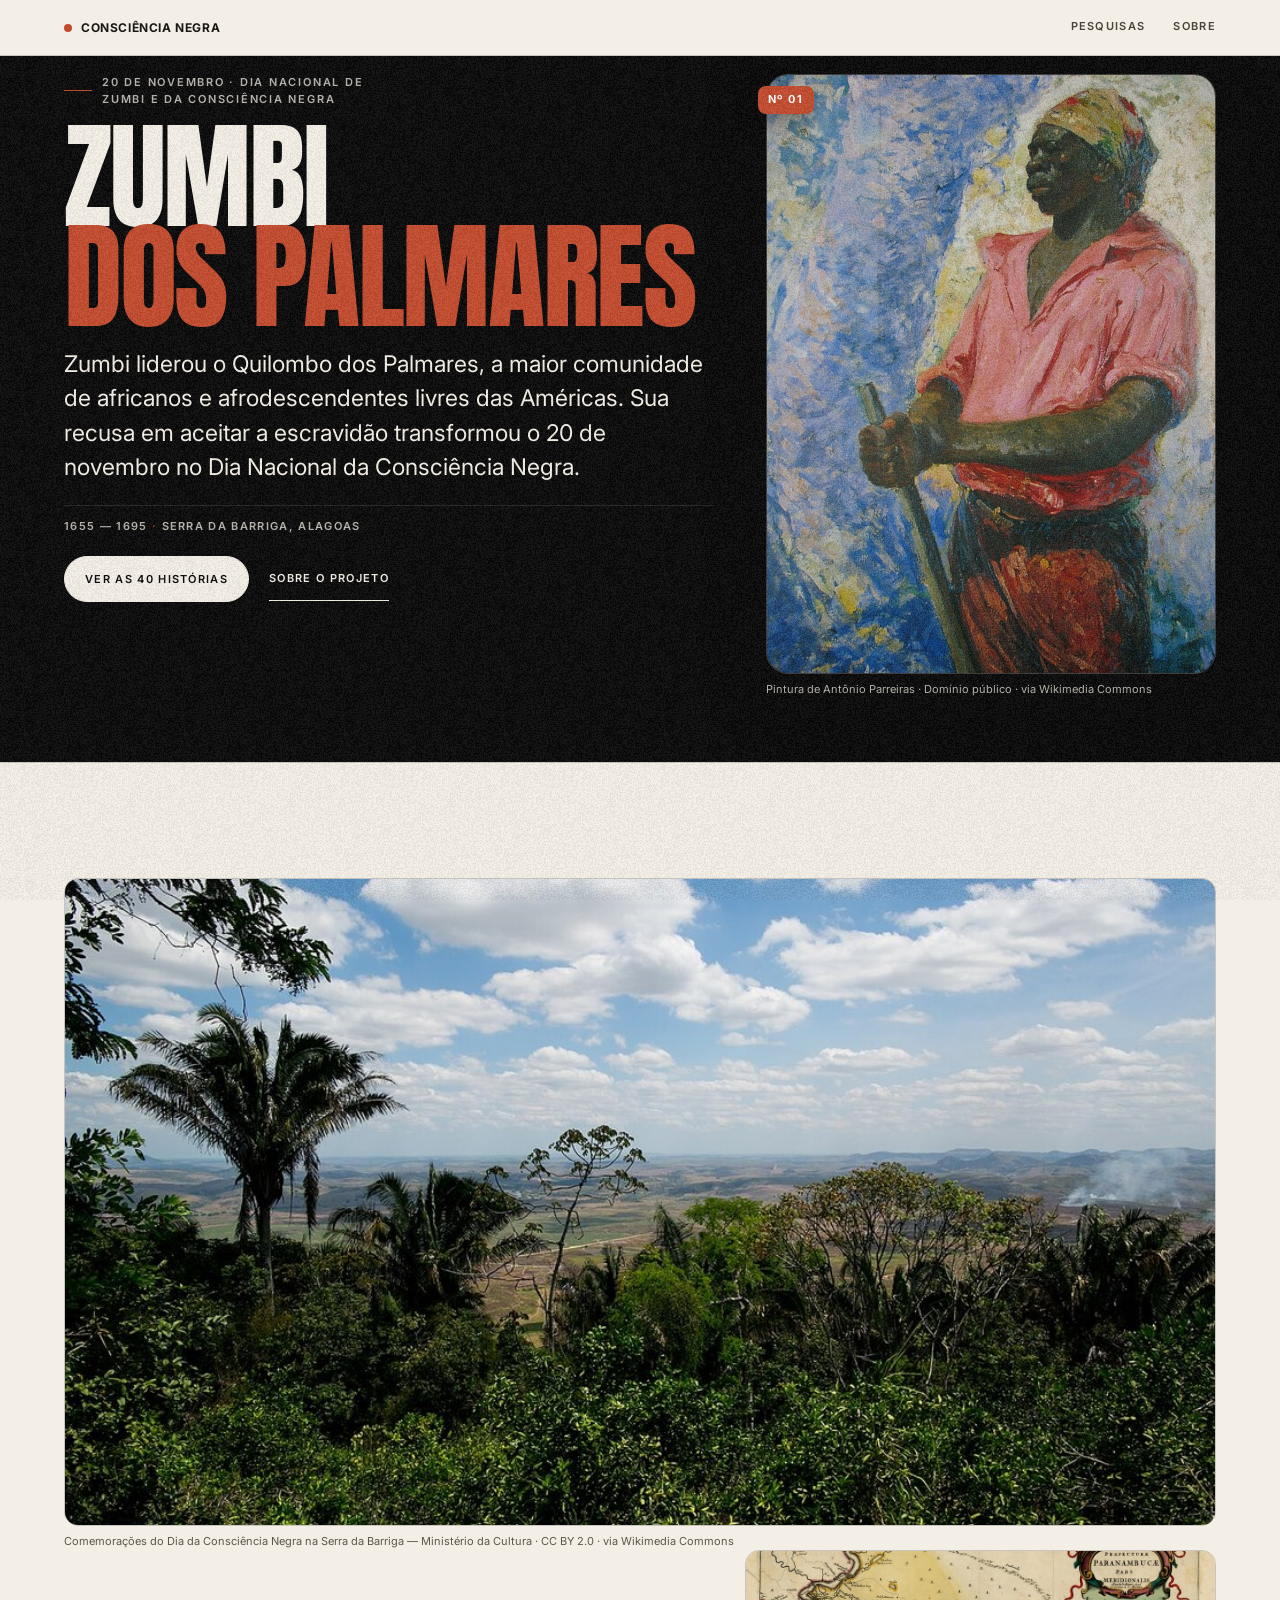
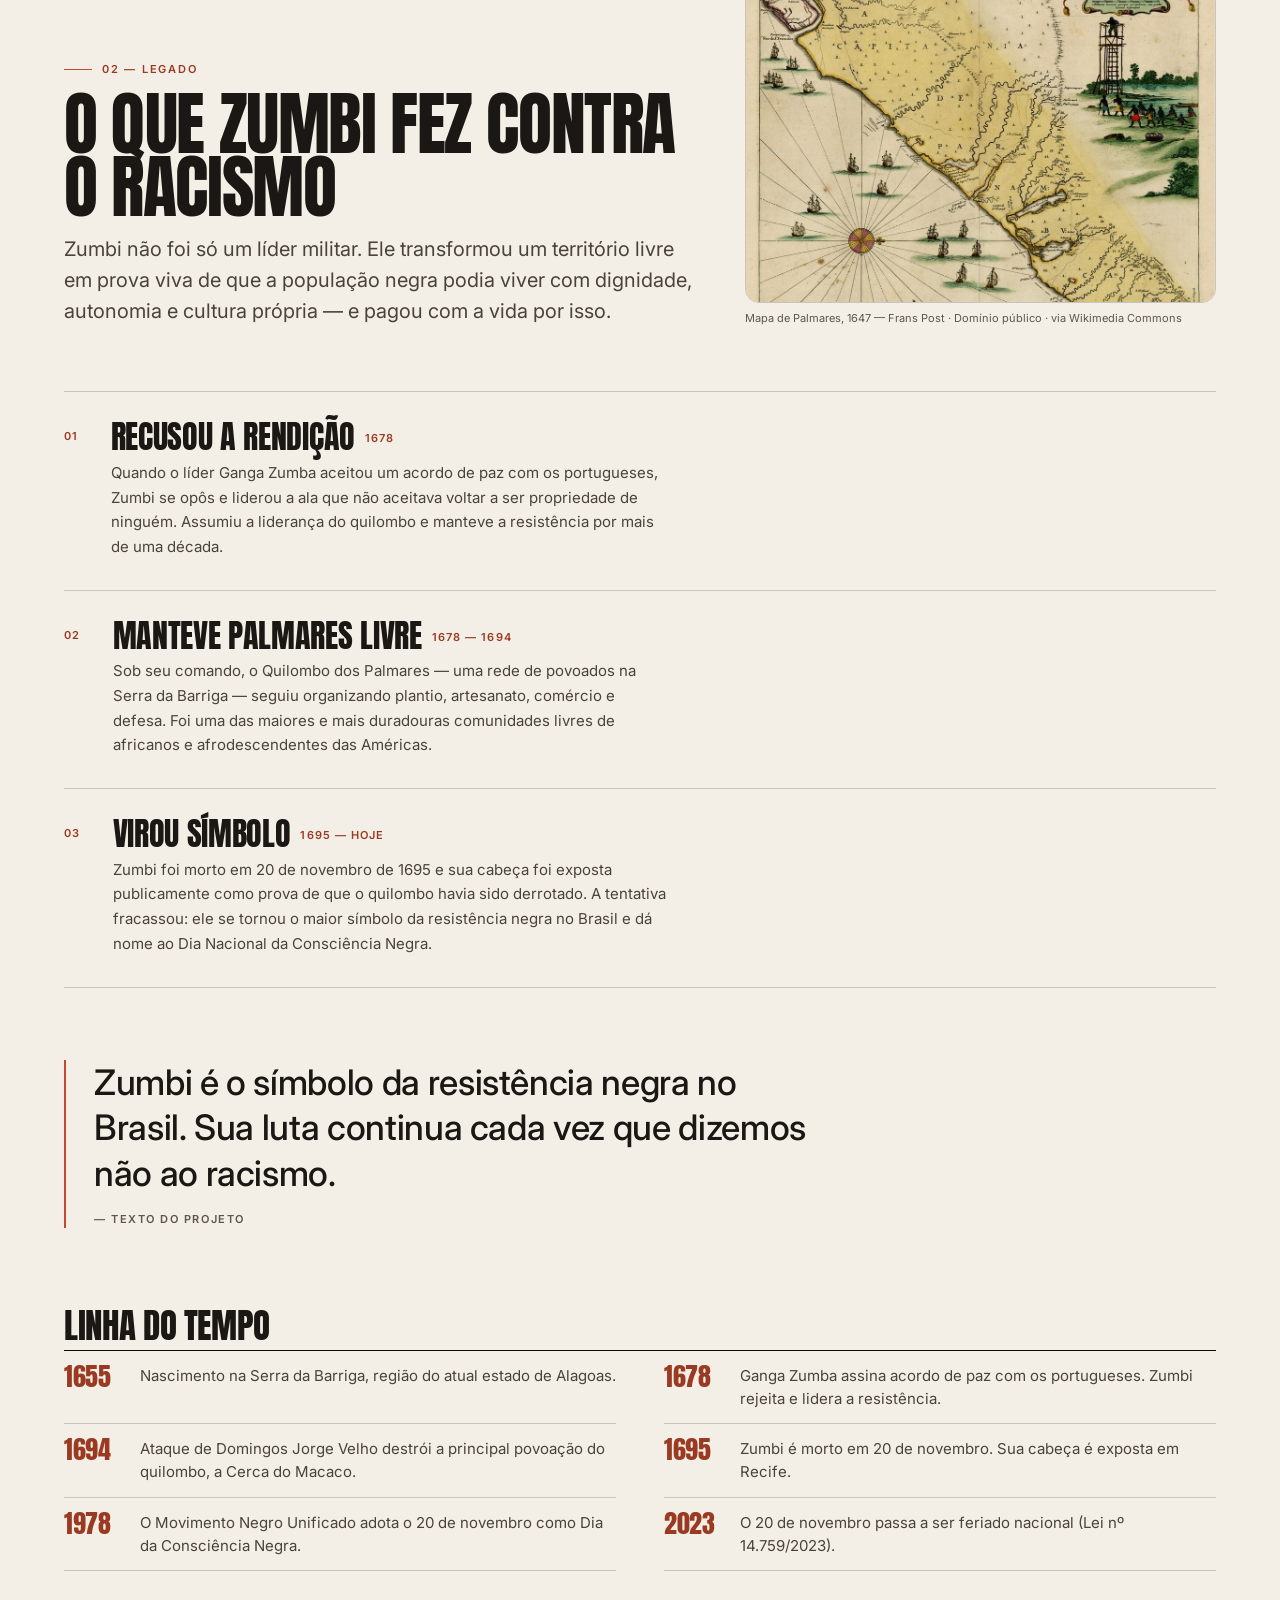
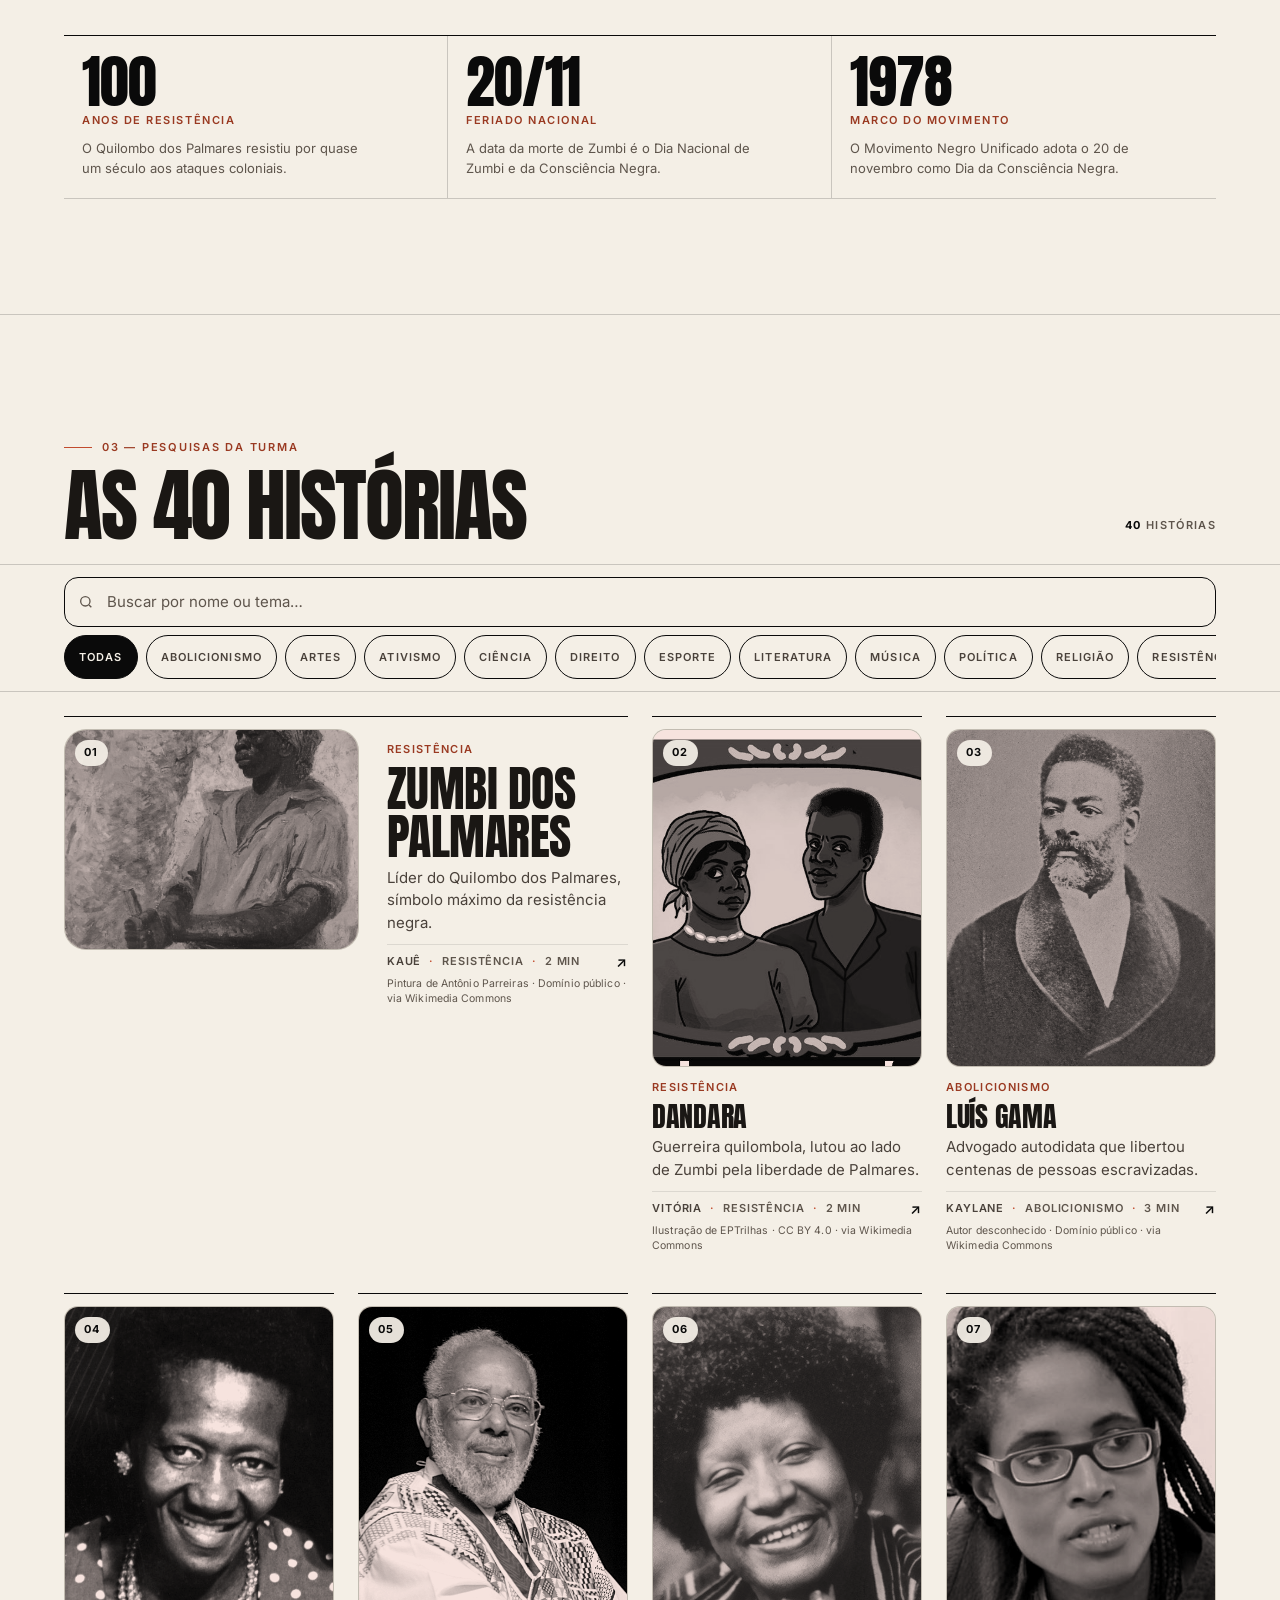
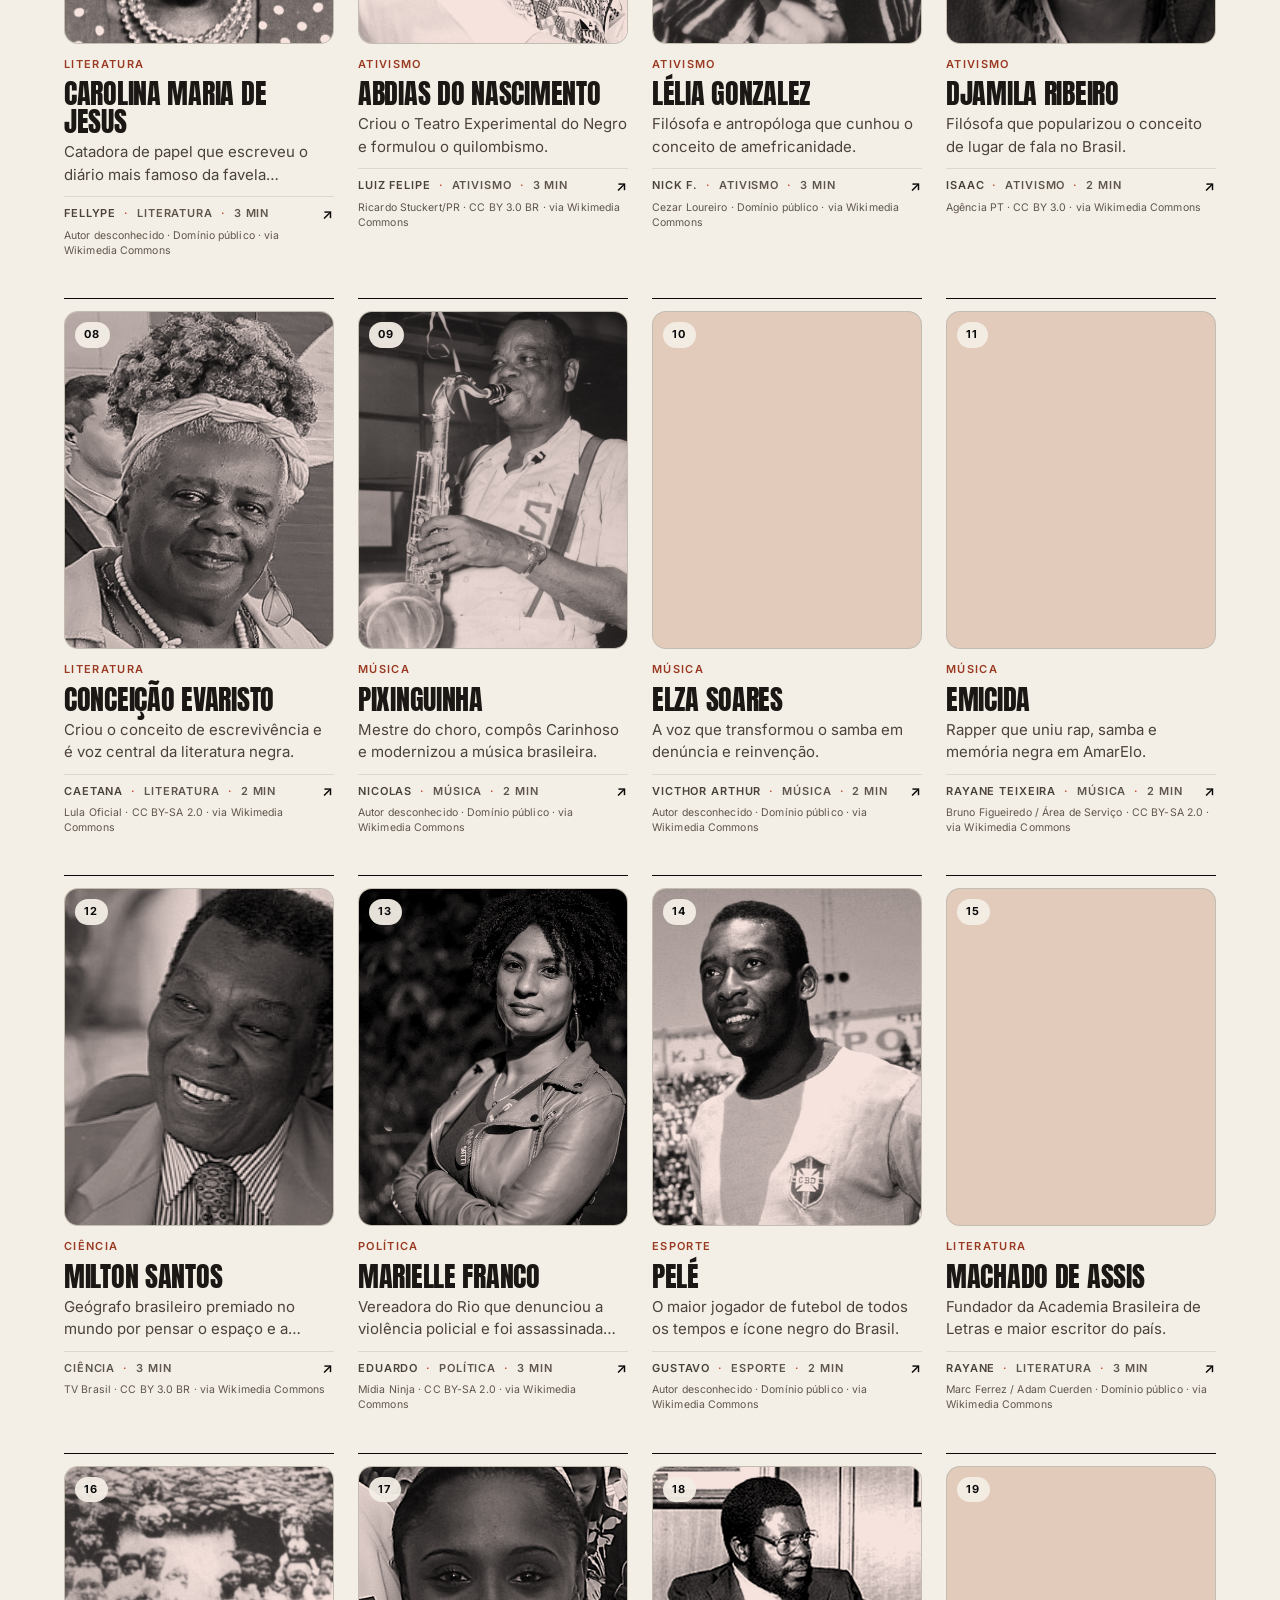
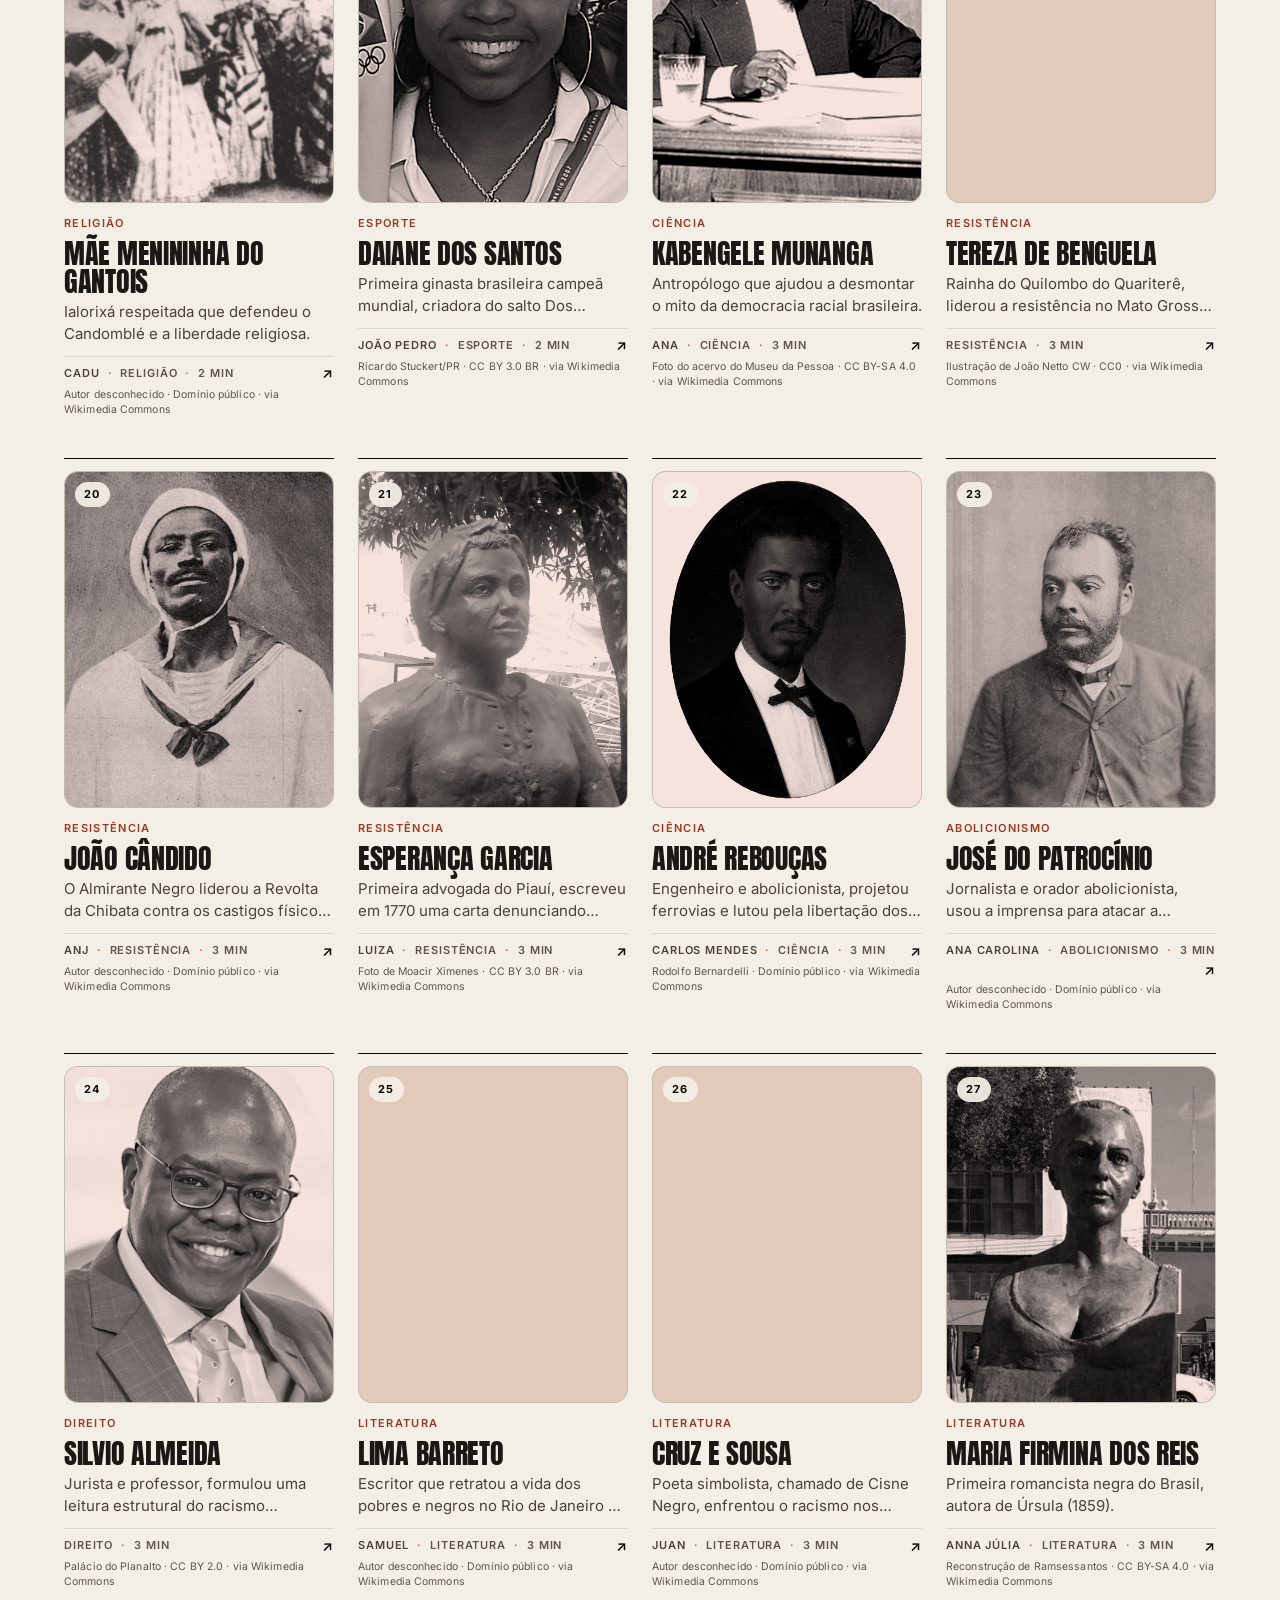
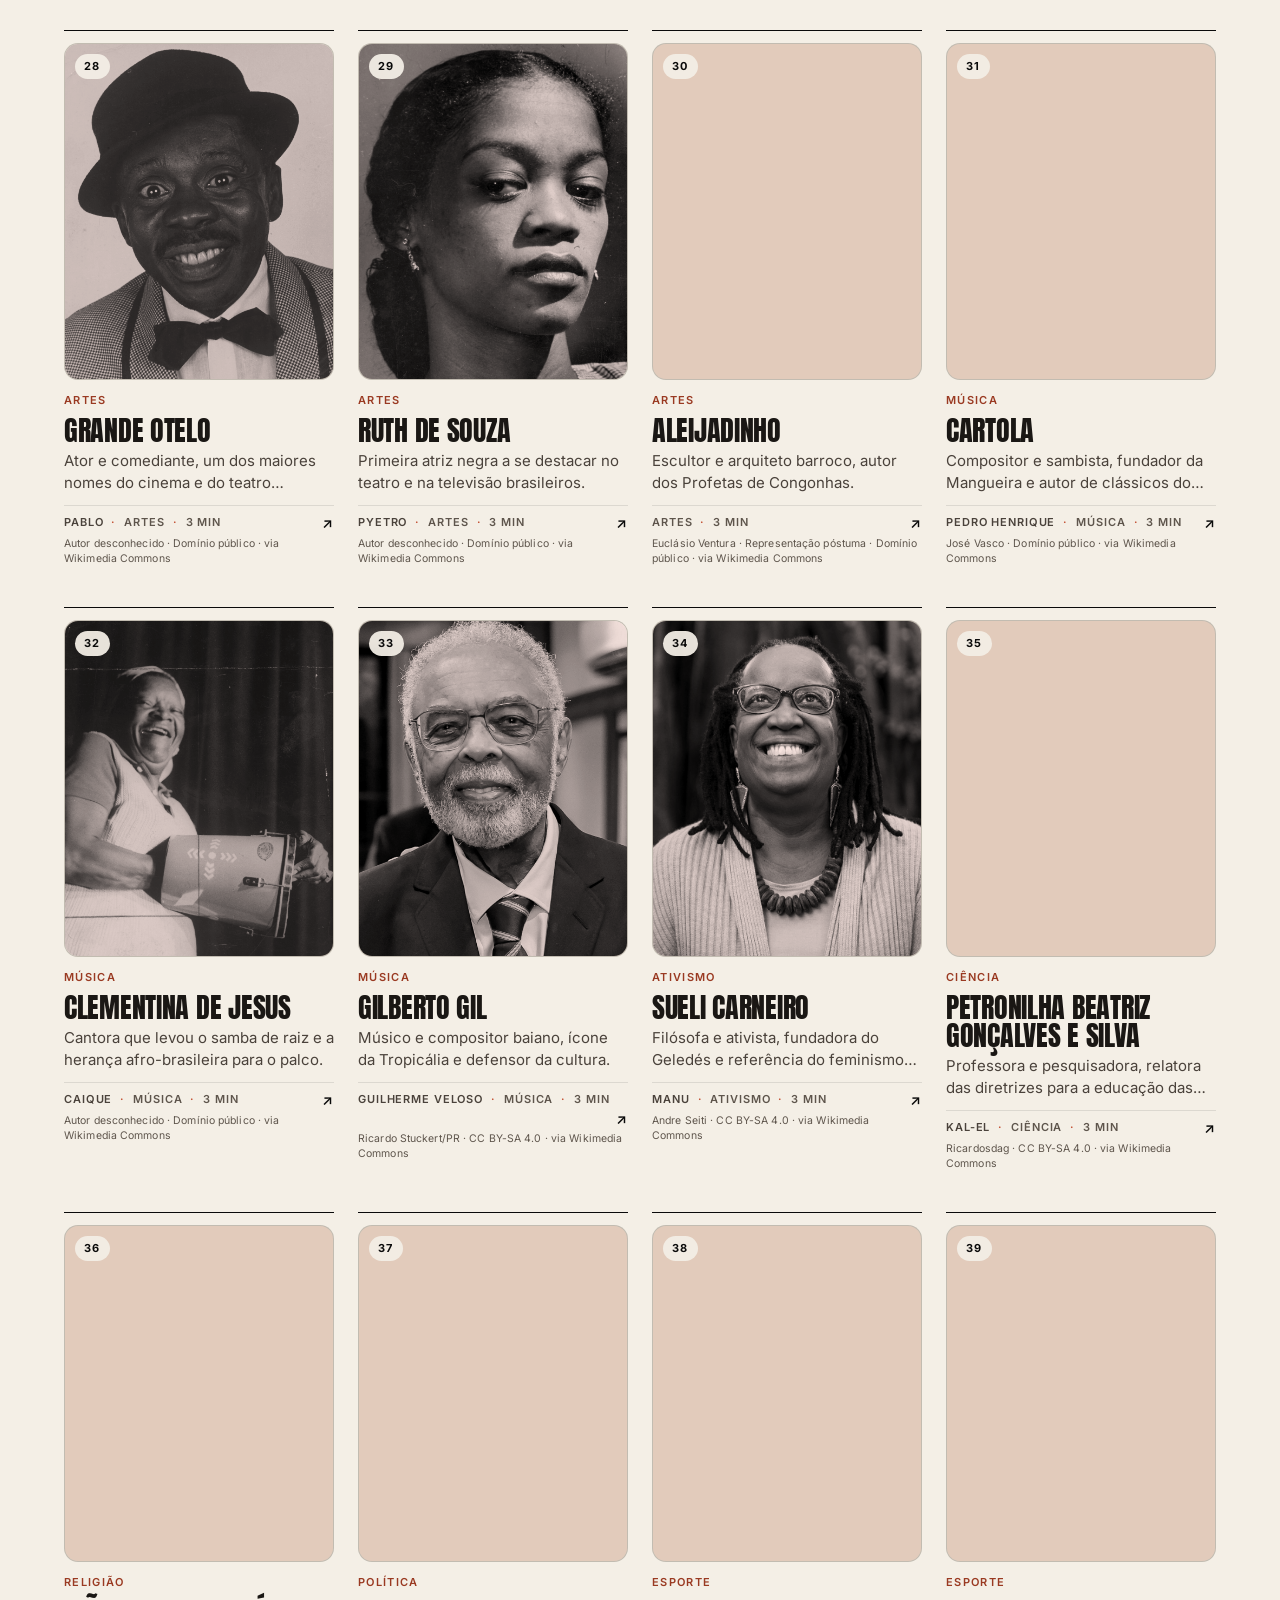
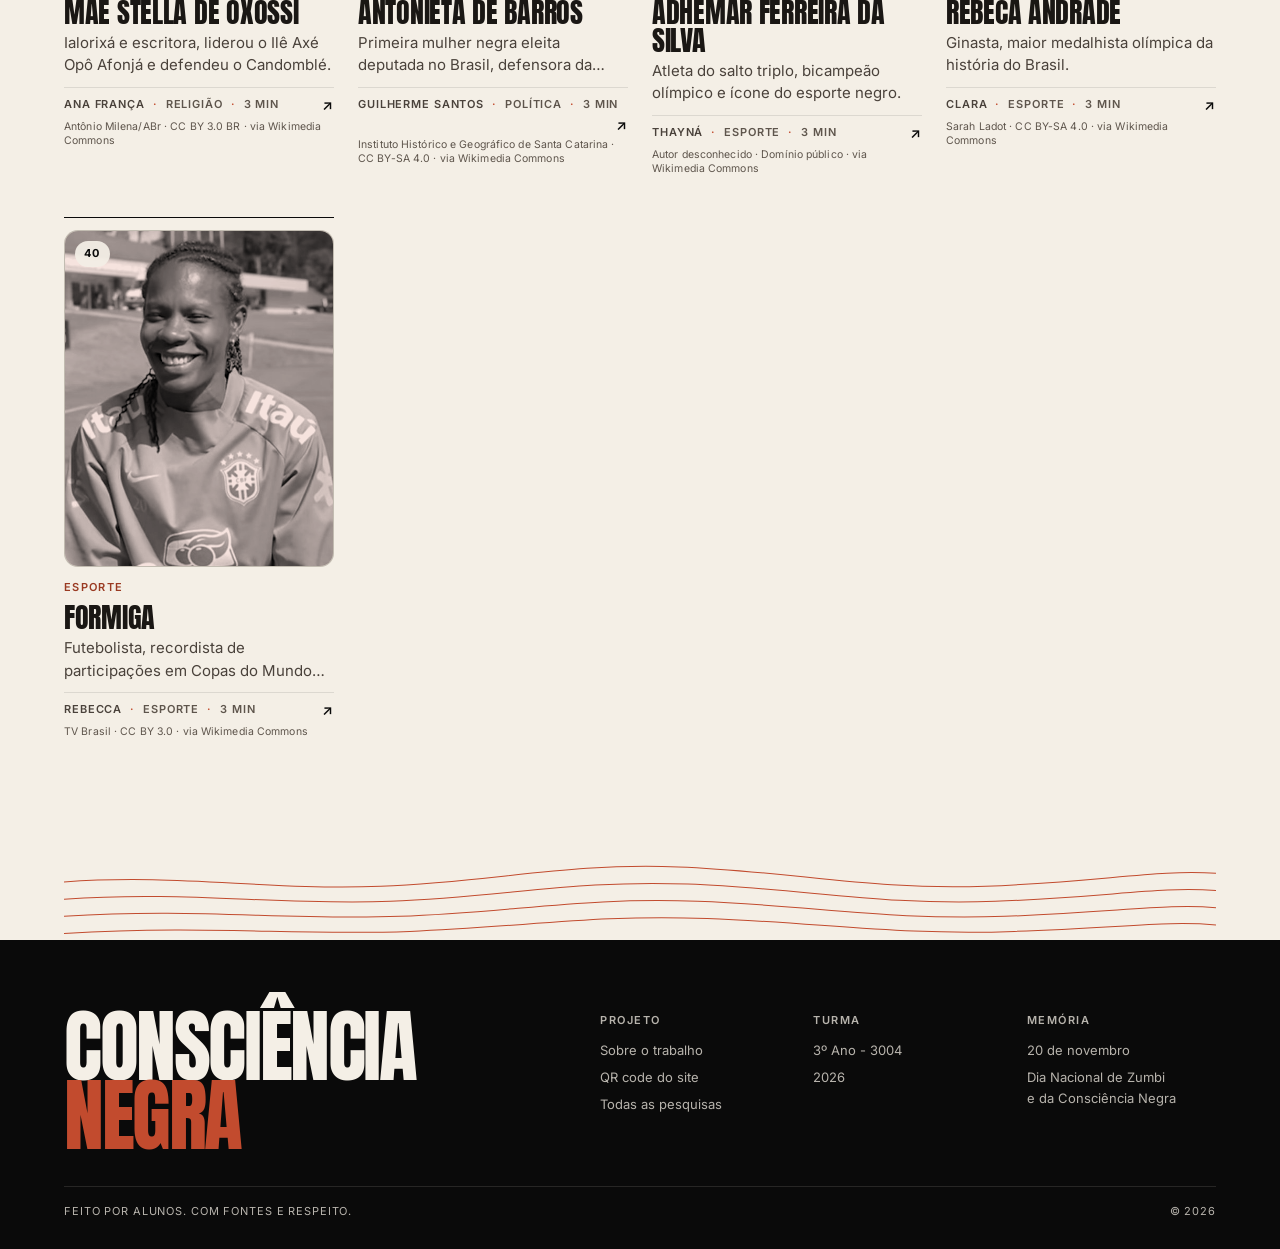
==== commit 9b95473c: "Projeto melhorado" ====
--- a/index.html
+++ b/index.html
@@ -4,13 +4,14 @@
   <meta charset="utf-8">
   <meta name="viewport" content="width=device-width, initial-scale=1, viewport-fit=cover">
   <title>Consciência Negra — 40 histórias de resistência</title>
-  <meta name="description" content="Projeto escolar sobre consciência negra: Zumbi dos Palmares e as pesquisas dos alunos sobre personalidades negras que transformaram o Brasil.">
+  <meta name="description" content="Projeto escolar sobre consciência negra: Zumbi dos Palmares e as pesquisas dos alunos sobre 40 personalidades negras que transformaram o Brasil.">
   <meta name="theme-color" content="#0a0a0a">
+  <script>document.documentElement.classList.add("js");</script>
 
   <!-- Open Graph: troque a URL pelas do seu repositório no GitHub Pages -->
   <meta property="og:type" content="website">
   <meta property="og:title" content="Consciência Negra — 40 histórias de resistência">
-  <meta property="og:description" content="Zumbi dos Palmares e as pesquisas dos alunos sobre personalidades negras que transformaram o Brasil.">
+  <meta property="og:description" content="Zumbi dos Palmares e as pesquisas dos alunos sobre 40 personalidades negras que transformaram o Brasil.">
   <meta property="og:image" content="assets/og.png">
   <meta property="og:image:width" content="1200">
   <meta property="og:image:height" content="630">
@@ -20,24 +21,23 @@
 
   <link rel="preconnect" href="https://fonts.googleapis.com">
   <link rel="preconnect" href="https://fonts.gstatic.com" crossorigin>
-  <link href="https://fonts.googleapis.com/css2?family=Anton&family=Instrument+Serif:ital@0;1&family=Inter:wght@400;500;600;700&display=swap" rel="stylesheet">
+  <link href="https://fonts.googleapis.com/css2?family=Anton&family=Inter:wght@400;500;600;700&display=swap" rel="stylesheet">
 
   <link rel="stylesheet" href="css/tokens.css">
   <link rel="stylesheet" href="css/global.css">
+  <link rel="stylesheet" href="css/timeline.css">
 </head>
 <body>
   <a class="skip" href="#main">Ir para o conteúdo</a>
-  <div class="grain" aria-hidden="true"></div>
 
   <header class="nav" id="nav">
     <a class="nav__brand" href="index.html">
       <span class="nav__dot" aria-hidden="true"></span>
-      <span>Consciência Negra</span>
+      <span>Consciência <b>Negra</b></span>
     </a>
     <nav class="nav__links" aria-label="Navegação principal">
       <a href="#pesquisas">Pesquisas</a>
       <a href="sobre.html">Sobre</a>
-      <a href="qr.html">QR</a>
     </nav>
   </header>
 
@@ -45,18 +45,12 @@
 
     <!-- ================= 01 — HERO ================= -->
     <section class="hero" aria-labelledby="hero-title">
-      <div class="hero__bg" id="heroBg" aria-hidden="true">Zumbi</div>
-      <div class="hero__glow" aria-hidden="true"></div>
-      <div class="hero__main" id="hero"></div>
-      <div class="hero__scroll" aria-hidden="true">role</div>
-      <div class="marquee" aria-hidden="true">
-        <div class="marquee__track" id="marqueeTrack"></div>
-      </div>
+      <div class="hero__inner" id="hero"></div>
     </section>
 
     <!-- ================= 02 — LEGADO ================= -->
     <section class="legado section" id="legado" aria-labelledby="legado-title">
-      <div id="legadoHost"></div>
+      <div class="wrap" id="legadoHost"></div>
     </section>
 
     <!-- ================= 03 — PESQUISAS ================= -->
@@ -64,13 +58,11 @@
       <div class="wrap">
         <div class="pesquisas__head">
           <div>
-            <p class="chapter">03 — Pesquisas</p>
-            <h2 class="pesquisas__title" id="pesquisas-title">As histórias<br>da turma</h2>
+            <p class="kicker">03 — Pesquisas da turma</p>
+            <h2 class="pesquisas__title" id="pesquisas-title">As 40 histórias</h2>
           </div>
           <p class="pesquisas__count" id="contador" aria-live="polite"></p>
         </div>
-
-        <div id="aviso"></div>
 
         <div class="toolbar">
           <div class="search">
@@ -87,10 +79,20 @@
         <div class="grid" id="grid"></div>
       </div>
     </section>
+
+    <!-- único outro uso do motivo topográfico: divisor antes do rodapé -->
+    <div class="contours-divider" aria-hidden="true">
+      <svg viewBox="0 0 1200 80" preserveAspectRatio="none" fill="none" stroke="#c24b2e" stroke-width="1" vector-effect="non-scaling-stroke">
+        <path vector-effect="non-scaling-stroke" d="M0 26C120 18 210 34 330 30C450 26 520 8 640 12C760 16 840 34 960 30C1080 26 1140 14 1200 18"/>
+        <path vector-effect="non-scaling-stroke" d="M0 42C130 34 220 48 340 44C460 40 530 24 650 28C770 32 850 48 970 44C1090 40 1140 30 1200 34"/>
+        <path vector-effect="non-scaling-stroke" d="M0 58C140 50 230 62 350 58C470 54 540 40 660 44C780 48 860 62 980 58C1100 54 1150 46 1200 50"/>
+        <path vector-effect="non-scaling-stroke" d="M0 74C150 66 240 76 360 72C480 68 550 56 670 60C790 64 870 76 990 72C1110 68 1150 62 1200 66"/>
+      </svg>
+    </div>
   </main>
 
   <footer class="footer">
-    <div class="footer__top">
+    <div class="footer__top wrap">
       <p class="footer__mark">Consciência<br><span>Negra</span></p>
       <div class="footer__cols">
         <div>
@@ -103,11 +105,7 @@
         </div>
         <div>
           <h3>Turma</h3>
-          <ul>
-            <li id="footTurma">—</li>
-            <li id="footProfessor">—</li>
-            <li id="footAno">—</li>
-          </ul>
+          <ul id="footTurmaList"></ul>
         </div>
         <div>
           <h3>Memória</h3>
@@ -118,14 +116,14 @@
         </div>
       </div>
     </div>
-    <div class="footer__bottom">
+    <div class="footer__bottom wrap">
       <span>Feito por alunos. Com fontes e respeito.</span>
       <span id="footAno2">—</span>
     </div>
   </footer>
 
   <noscript>
-    <p style="padding:20px;color:#f4efe6">Este site usa JavaScript para montar as pesquisas. Ative o JavaScript para ver o conteúdo completo.</p>
+    <p style="padding:20px;color:#0a0a0a">Este site usa JavaScript para montar as pesquisas. Ative o JavaScript para ver o conteúdo completo.</p>
   </noscript>
 
   <script src="js/data.js"></script>
--- a/css/tokens.css
+++ b/css/tokens.css
@@ -1,63 +1,62 @@
 /* ============================================================
-   TOKENS — cores, tipografia, espaçamento, movimento
+   TOKENS — sistema visual "cartaz de arquivo / zine"
+   Base papel, um único acento (terracota), duas famílias.
    ============================================================ */
 :root {
-  /* ── Cores de marca ── */
-  --ink: #0a0a0a;
-  --ink-2: #111110;
-  --bone: #f4efe6;
-  --clay: #c24b2e;
-  --clay-deep: #94331d;   /* hover com --bone ≈ 6.67:1 ✓ AA */
-  --gold: #d9a441;
-  --forest: #14403a;
-  --muted: #8a8178;
+  /* ── Papel e tinta ── */
+  --paper: #f4efe6;          /* fundo principal das seções de conteúdo */
+  --paper-2: #ebe4d7;        /* faixa/quadro levemente mais escuro */
+  --ink: #0a0a0a;            /* hero, rodapé, faixas de imagem */
+  --ink-soft: #1c1916;
 
-  /* ── Bordas / divisores ── */
-  --line: rgba(244, 239, 230, 0.14);
-  --line-soft: rgba(244, 239, 230, 0.08);
+  /* ── Acento único: terracota ── */
+  --clay: #c24b2e;           /* preenchimento, bordas, texto grande */
+  --clay-text: #9a3a22;      /* texto pequeno sobre papel (AA) */
 
-  /* ── Texto por hierarquia ──
-     Razões de contraste medidas (WCAG 2.2, fundo --ink #0a0a0a):
-     --text-1  #f4efe6                  ≈ 17.29 : 1 ✓ AAA
-     --text-2  rgba(244,239,230,.70)    ≈  8.57 : 1 ✓ AAA
-     --text-2  sobre --ink-2 #111110    ≈  8.37 : 1 ✓ AAA
-     --muted   #8a8178                  ≈  5.18 : 1 ✓ AA
-     --muted   sobre --ink-2            ≈  4.94 : 1 ✓ AA
-     --clay    #c24b2e                  ≈  4.09 : 1 ✗ só texto grande/decorativo
-     --gold    #d9a441                  ≈  8.80 : 1 ✓ AAA
-     Regra: --muted fica reservado a texto grande ou decorativo;
-     texto pequeno usa --text-2.
-  ── */
-  --text-1: #f4efe6;                       /* corpo principal */
-  --text-2: rgba(244, 239, 230, 0.70);     /* secundário (8.57:1 sobre --ink) */
+  /* ── Texto sobre papel ── */
+  --text: #1a1714;           /* ~15:1 sobre --paper */
+  --text-2: #4a423b;         /* ~7:1 */
+  --muted: #5e554c;          /* ~6.3:1 */
 
-  /* ── Famílias tipográficas ── */
+  /* ── Texto sobre preto ── */
+  --on-dark: #f4efe6;        /* ~17:1 sobre --ink */
+  --on-dark-2: rgba(244, 239, 230, 0.74);
+
+  /* ── Linhas ── */
+  --line: rgba(10, 10, 10, 0.18);
+  --line-soft: rgba(10, 10, 10, 0.10);
+  --line-dark: rgba(244, 239, 230, 0.22);
+  --line-dark-soft: rgba(244, 239, 230, 0.12);
+
+  /* ── Famílias (apenas duas) ── */
   --display: "Anton", "Arial Narrow", Impact, sans-serif;
-  --serif: "Instrument Serif", Georgia, "Times New Roman", serif;
   --sans: "Inter", -apple-system, BlinkMacSystemFont, "Segoe UI", Roboto, sans-serif;
 
-  /* ── Escala tipográfica mínima (em px) ──
-     Regra: texto corrido ≥ 13px; uppercase+tracking ≥ 11px.
-     Nenhum valor solto abaixo de 11px permanece no CSS.
-  ── */
-  --fs-micro:  11px;   /* uppercase com tracking — limite absoluto */
-  --fs-small:  13px;   /* corpo secundário, legendas, fontes */
-  --fs-body-s: 15px;   /* corpo de apoio */
-  --fs-body:   16px;   /* corpo de texto padrão */
-
-  /* ── Grão ── */
-  --grain-opacity: 0.055;   /* mesma leitura da textura anterior */
-  --grain-size: 160px;      /* tile 1-bit de 160×160 (~3,4 KB) */
-  --grain-z: 50;            /* abaixo do nav (100) e do toast (9500) */
+  /* ── Escala mínima: corpo ≥ 15px, uppercase ≥ 11px ── */
+  --fs-micro: 11px;
+  --fs-small: 13px;
+  --fs-body-s: 15px;
+  --fs-body: 16px;
+  --fs-lead: clamp(17px, 1.6vw, 20px);
 
   /* ── Espaçamento ── */
-  --pad: clamp(20px, 5vw, 72px);
-  --gap: clamp(16px, 2.2vw, 24px);
+  --pad: clamp(18px, 5vw, 72px);
+  --gap: clamp(16px, 2vw, 24px);
+  --max: 1400px;
   --nav-h: 56px;
 
-  /* ── Movimento ── */
-  --ease: cubic-bezier(0.16, 1, 0.3, 1);
-  --t-fast: 200ms;
-  --t-mid: 500ms;
-  --t-slow: 900ms;
+  /* ── Cantos (escala de arredondamento) ── */
+  --r-sm: 8px;
+  --r-md: 14px;
+  --r-lg: 22px;
+  --r-pill: 999px;
+
+  /* ── Sombras suaves (profundidade premium, sem glow) ── */
+  --shadow-img: 0 24px 60px rgba(10, 10, 10, 0.38);
+  --shadow-card: 0 18px 44px rgba(26, 23, 20, 0.16);
+
+  /* ── Movimento discreto ── */
+  --ease: cubic-bezier(0.2, 0.7, 0.2, 1);
+  --t-fast: 180ms;
+  --t-mid: 420ms;
 }
--- a/css/global.css
+++ b/css/global.css
@@ -1,6 +1,7 @@
 /* ============================================================
    CONSCIÊNCIA NEGRA — estilos globais
-   Mobile first. Todas as medidas sobem a partir de 390px.
+   Direção: cartaz de arquivo / zine de lambe-lambe.
+   Mobile first. O layout sobe a partir de 360px.
    ============================================================ */
 
 /* ---------- RESET ---------- */
@@ -11,56 +12,59 @@
 html {
   -webkit-text-size-adjust: 100%;
   scroll-behavior: smooth;
+  scroll-padding-top: calc(var(--nav-h) + 12px);
 }
 
 body {
   margin: 0;
-  background: var(--ink);
-  color: var(--bone);
+  background: var(--paper);
+  color: var(--text);
   font-family: var(--sans);
   font-size: var(--fs-body);
   line-height: 1.6;
   -webkit-font-smoothing: antialiased;
   -moz-osx-font-smoothing: grayscale;
-  overflow-x: hidden;
-}
-
-body::selection { background: var(--clay); color: var(--bone); }
+  overflow-x: clip;
+}
+
+::selection { background: var(--clay); color: #fff; }
+
+/* Textura de papel/grão sobre todo o site (a mesma do site original).
+   Fica acima do conteúdo e abaixo da navegação. */
+body::after {
+  content: "";
+  position: fixed;
+  inset: 0;
+  z-index: 90;
+  pointer-events: none;
+  background-image: url("../assets/noise.png");
+  background-size: 160px 160px;
+  opacity: 0.05;
+}
 
 img, svg, video, iframe { display: block; max-width: 100%; }
-h1, h2, h3, h4, p, figure, blockquote { margin: 0; }
+[hidden] { display: none !important; }
+h1, h2, h3, h4, p, figure, blockquote, dl, dd { margin: 0; }
 ul, ol { margin: 0; padding: 0; list-style: none; }
 a { color: inherit; text-decoration: none; }
 button, input { font: inherit; color: inherit; }
 button { background: none; border: 0; cursor: pointer; }
 
 :focus-visible {
-  outline: 2px solid var(--gold);
+  outline: 2px solid var(--clay);
   outline-offset: 3px;
-}
-
-/* ---------- GRÃO ----------
-   PNG 1-bit 160×160 (~3,4 KB) repetido como textura. Substitui o
-   feTurbulence (que repintava a tela inteira a cada frame).
-   z-index 50 → abaixo do nav (100) e do toast (9500).
-   pointer-events:none garante que não bloqueia cliques.
-   ─────────────────────────────────────────────────────── */
-.grain {
-  position: fixed;
-  inset: 0;
-  z-index: var(--grain-z);
-  pointer-events: none;
-  opacity: var(--grain-opacity);
-  background-image: url("../assets/noise.png");
-  background-size: var(--grain-size) var(--grain-size);
-  background-repeat: repeat;
 }
 
 /* ---------- UTILITÁRIOS ---------- */
 .wrap {
   width: 100%;
-  max-width: 1440px;
+  max-width: var(--max);
   margin-inline: auto;
+}
+
+.section {
+  padding-block: clamp(56px, 9vw, 120px);
+  padding-inline: var(--pad);
 }
 
 .skip {
@@ -69,11 +73,15 @@
   left: 8px;
   z-index: 10000;
   padding: 10px 14px;
-  background: var(--bone);
-  color: var(--ink);
+  min-height: 44px;
+  display: inline-flex;
+  align-items: center;
+  background: var(--ink);
+  color: var(--paper);
   font-size: var(--fs-small);
   font-weight: 600;
-  transform: translateY(-160%);
+  border-radius: 0 0 var(--r-sm) var(--r-sm);
+  transform: translateY(-180%);
   transition: transform var(--t-fast) var(--ease);
 }
 .skip:focus { transform: translateY(0); }
@@ -90,70 +98,86 @@
   border: 0;
 }
 
-.section {
-  padding-block: clamp(76px, 13vw, 168px);
-  padding-inline: var(--pad);
-  position: relative;
-}
-
-.chapter {
+.kicker {
   display: inline-flex;
   align-items: center;
-  gap: 12px;
-  font-size: var(--fs-micro);   /* 11px — limite mínimo para uppercase+tracking */
-  font-weight: 600;
-  letter-spacing: 0.18em;       /* reduzido de 0.22 para compensar o tamanho maior */
-  text-transform: uppercase;
-  color: var(--text-2);         /* 8.57:1 sobre --ink ✓ AAA */
-}
-.chapter::before {
+  gap: 10px;
+  font-size: var(--fs-micro);
+  font-weight: 600;
+  letter-spacing: 0.16em;
+  line-height: 1.5;
+  text-transform: uppercase;
+  color: var(--clay-text);
+}
+.kicker::before {
   content: "";
-  width: 30px;
+  flex: 0 0 auto;
+  width: 28px;
   height: 1px;
-  background: currentColor;
-  opacity: 0.7;
+  background: var(--clay);
 }
 
 .display {
   font-family: var(--display);
   font-weight: 400;
   text-transform: uppercase;
-  line-height: 0.86;
+  line-height: 0.88;
   letter-spacing: -0.02em;
 }
 
-.serif {
-  font-family: var(--serif);
-  font-style: italic;
-  font-weight: 400;
-  letter-spacing: 0.005em;
-}
-
+/* ---------- BOTÕES E LINKS ---------- */
 .btn {
   display: inline-flex;
   align-items: center;
-  gap: 10px;
-  padding: 13px 20px;
-  border: 1px solid var(--line);
-  border-radius: 2px;
-  font-size: var(--fs-micro);
-  font-weight: 600;
-  letter-spacing: 0.14em;
-  text-transform: uppercase;
-  color: var(--bone);
+  justify-content: center;
+  gap: 8px;
+  min-height: 46px;
+  padding: 12px 20px;
+  border: 1px solid var(--ink);
+  border-radius: var(--r-pill);
+  font-size: var(--fs-micro);
+  font-weight: 600;
+  letter-spacing: 0.12em;
+  text-transform: uppercase;
+  color: var(--text);
+  background: transparent;
   transition: background var(--t-fast) var(--ease), color var(--t-fast) var(--ease),
     border-color var(--t-fast) var(--ease);
 }
-.btn:hover { background: var(--bone); color: var(--ink); border-color: var(--bone); }
-.btn--solid { background: var(--bone); color: var(--ink); border-color: var(--bone); }
-.btn--solid:hover { background: var(--clay-deep); border-color: var(--clay-deep); color: var(--bone); }
-
-[data-reveal] {
+.btn:hover { background: var(--paper-2); }
+.btn--solid {
+  background: var(--ink);
+  border-color: var(--ink);
+  color: var(--paper);
+}
+.btn--solid:hover {
+  background: var(--clay);
+  border-color: var(--clay);
+  color: #fff;
+}
+
+.link {
+  display: inline-flex;
+  align-items: center;
+  min-height: 44px;
+  font-size: var(--fs-micro);
+  font-weight: 600;
+  letter-spacing: 0.12em;
+  text-transform: uppercase;
+  color: inherit;
+  border-bottom: 1px solid currentColor;
+  padding-bottom: 1px;
+}
+.link:hover { color: var(--clay-text); }
+
+/* ---------- REVEAL DISCRETO (só abaixo da dobra) ---------- */
+html.js [data-reveal] {
   opacity: 0;
-  transform: translateY(26px);
-  transition: opacity 0.85s var(--ease), transform 0.85s var(--ease);
-}
-[data-reveal].is-in { opacity: 1; transform: none; }
+  transform: translateY(14px);
+  transition: opacity 0.6s var(--ease), transform 0.6s var(--ease);
+  transition-delay: var(--rd, 0ms);
+}
+html.js [data-reveal].is-in { opacity: 1; transform: none; }
 
 /* ---------- NAV ---------- */
 .nav {
@@ -164,291 +188,247 @@
   display: flex;
   align-items: center;
   justify-content: space-between;
-  gap: 16px;
+  gap: 14px;
   padding-inline: var(--pad);
-  border-bottom: 1px solid transparent;
-  transition: background var(--t-fast) linear, border-color var(--t-fast) linear,
-    backdrop-filter var(--t-fast) linear;
-}
-.nav.is-scrolled {
-  background: rgba(10, 10, 10, 0.78);
-  -webkit-backdrop-filter: blur(16px);
-  backdrop-filter: blur(16px);
-  border-bottom-color: var(--line-soft);
+  background: var(--paper);
+  border-bottom: 1px solid var(--line);
 }
 .nav__brand {
-  display: flex;
+  display: inline-flex;
   align-items: center;
-  gap: 10px;
-  font-size: var(--fs-micro);   /* 11px — era 10px */
+  min-height: 44px;
+  gap: 9px;
+  font-size: 12px;
   font-weight: 700;
-  letter-spacing: 0.14em;       /* reduzido de 0.16 para compensar */
+  letter-spacing: 0.05em;
   text-transform: uppercase;
   white-space: nowrap;
 }
 .nav__dot {
   width: 8px;
   height: 8px;
+  flex: 0 0 auto;
   border-radius: 50%;
   background: var(--clay);
-  box-shadow: 0 0 0 4px rgba(194, 75, 46, 0.16);
-}
+}
+.nav__brand b { font-weight: 700; }
 .nav__links {
   display: flex;
   align-items: center;
-  gap: clamp(14px, 3vw, 30px);
-  font-size: var(--fs-micro);   /* 11px — era 10.5px */
-  font-weight: 600;
-  letter-spacing: 0.14em;       /* reduzido de 0.16 para compensar */
+  gap: clamp(10px, 3vw, 28px);
+  font-size: var(--fs-micro);
+  font-weight: 600;
+  letter-spacing: 0.12em;
   text-transform: uppercase;
   color: var(--text-2);
 }
-.nav__links a { transition: color var(--t-fast) linear; }
-.nav__links a:hover { color: var(--bone); }
-
-@media (max-width: 430px) {
-  /* No mobile pequeno (360–430px) apertamos gap e tracking — nunca o
-     tamanho: 11px é o mínimo absoluto para uppercase com tracking. */
-  .nav__brand { gap: 8px; letter-spacing: 0.10em; }
-  .nav__links { gap: 8px; letter-spacing: 0.08em; }
-}
-
-/* ---------- HERO ---------- */
+.nav__links a {
+  display: inline-flex;
+  align-items: center;
+  min-height: 44px;
+  border-bottom: 1px solid transparent;
+  transition: color var(--t-fast) linear, border-color var(--t-fast) linear;
+}
+.nav__links a:hover { color: var(--ink); border-bottom-color: var(--clay); }
+
+/* ---------- HERO (assimétrico, full color, ficha abaixo da imagem) ---------- */
 .hero {
   position: relative;
-  min-height: 100vh;
-  min-height: 100svh;
-  display: grid;
-  grid-template-rows: 1fr auto;
   overflow: hidden;
-  padding-top: var(--nav-h);
-}
-
-.hero__bg {
+  background: var(--ink);
+  color: var(--on-dark);
+  padding: calc(var(--nav-h) + 18px) var(--pad) clamp(28px, 5vw, 64px);
+}
+.hero__inner {
+  position: relative;
+  z-index: 1;
+  max-width: var(--max);
+  margin-inline: auto;
+  display: grid;
+  grid-template-columns: 1fr;
+  grid-template-areas:
+    "kicker"
+    "title"
+    "media"
+    "manifesto"
+    "meta"
+    "actions";
+  gap: clamp(10px, 1.6vw, 18px);
+  align-items: start;
+}
+
+.hero__kicker {
+  grid-area: kicker;
+  color: var(--on-dark-2);
+  max-width: 46ch;
+}
+.hero__kicker::before { background: var(--clay); }
+
+.hero__title {
+  grid-area: title;
+  font-family: var(--display);
+  font-weight: 400;
+  font-size: clamp(3.1rem, 13.5vw, 7.4rem);
+  line-height: 0.84;
+  letter-spacing: -0.02em;
+  text-transform: uppercase;
+  max-width: 12ch;
+}
+.hero__title span { color: var(--clay); }
+
+.hero__figure {
+  grid-area: media;
+  position: relative;
+  width: min(62%, 250px);
+  margin: 0;
+}
+.hero__tag {
   position: absolute;
-  inset: 0;
-  display: grid;
-  place-items: center;
-  z-index: 0;
-  font-family: var(--display);
-  font-size: clamp(6rem, 32vw, 26rem);
-  line-height: 0.8;
-  letter-spacing: -0.045em;
-  text-transform: uppercase;
-  color: transparent;
-  -webkit-text-stroke: 1px rgba(244, 239, 230, 0.13);
-  white-space: nowrap;
-  user-select: none;
-  pointer-events: none;
-  opacity: 0;
-  animation: fadeIn 2s var(--ease) 0.15s forwards;
-}
-
-.hero__glow {
-  position: absolute;
-  z-index: 0;
-  width: min(120vw, 900px);
-  aspect-ratio: 1;
-  top: 8%;
-  left: 50%;
-  translate: -50% 0;
-  background: radial-gradient(circle, rgba(194, 75, 46, 0.28) 0%, rgba(20, 64, 58, 0.14) 42%, transparent 68%);
-  filter: blur(10px);
-  pointer-events: none;
-}
-
-.hero__main {
-  position: relative;
+  top: 12px;
+  left: -8px;
   z-index: 2;
+  padding: 5px 10px;
+  border-radius: var(--r-sm);
+  background: var(--clay);
+  color: #fff;
+  font-size: var(--fs-micro);
+  font-weight: 700;
+  letter-spacing: 0.14em;
+  box-shadow: 0 10px 24px rgba(10, 10, 10, 0.35);
+}
+.hero__figure img {
+  width: 100%;
+  height: auto;
+  aspect-ratio: 3 / 4;
+  object-fit: cover;
+  border: 1px solid var(--line-dark);
+  border-radius: var(--r-lg);
+  box-shadow: var(--shadow-img);
+}
+.hero__figure figcaption {
+  margin-top: 8px;
+  font-size: var(--fs-micro);
+  line-height: 1.45;
+  color: var(--on-dark-2);
+}
+
+.hero__manifesto {
+  grid-area: manifesto;
+  max-width: 48ch;
+  font-size: clamp(18px, 2vw, 23px);
+  line-height: 1.5;
+  color: var(--on-dark);
+}
+.hero__meta {
+  grid-area: meta;
+  padding-top: 12px;
+  border-top: 1px solid var(--line-dark-soft);
+  font-size: var(--fs-micro);
+  font-weight: 600;
+  letter-spacing: 0.12em;
+  text-transform: uppercase;
+  color: var(--on-dark-2);
+}
+.hero__meta span::after { content: " · "; color: var(--clay); }
+.hero__meta span:last-child::after { content: ""; }
+
+.hero__actions {
+  grid-area: actions;
   display: flex;
-  flex-direction: column;
+  flex-wrap: wrap;
   align-items: center;
-  justify-content: center;
-  gap: clamp(14px, 2.4vw, 26px);
-  padding: clamp(20px, 5vw, 40px) var(--pad);
-  text-align: center;
-}
-
-.hero__eyebrow {
-  font-size: var(--fs-micro);   /* 11px — era 9.5px */
-  font-weight: 600;
-  letter-spacing: 0.16em;       /* reduzido de 0.24 para compensar o tamanho maior */
-  text-transform: uppercase;
-  color: var(--gold);
-  max-width: 34ch;
-  opacity: 0;
-  animation: riseIn 0.9s var(--ease) 0.35s forwards;
-}
-
-.hero__portrait {
-  position: relative;
-  height: clamp(220px, 42svh, 480px);
-  aspect-ratio: 3 / 4;
-  flex: 0 0 auto;
-  opacity: 0;
-  clip-path: inset(12% 0 0 0);
-  -webkit-mask-image: linear-gradient(180deg, #000 64%, transparent 100%);
-  mask-image: linear-gradient(180deg, #000 64%, transparent 100%);
-  animation: portraitIn 1.5s var(--ease) 0.35s forwards;
-}
-.hero__portrait img {
-  width: 100%;
-  height: 100%;
-  object-fit: cover;
-  filter: grayscale(1) contrast(1.14) brightness(0.92);
-}
-.hero__portrait::after {
-  content: "";
-  position: absolute;
-  inset: 0;
-  background: rgba(194, 75, 46, 0.45);
-  mix-blend-mode: multiply;
-  pointer-events: none;
-}
-.hero__portrait--art::after {
-  background: transparent;
-  mix-blend-mode: normal;
-}
-
-.hero__title {
-  position: relative;
-  z-index: 3;
-  font-family: var(--display);
-  font-size: clamp(2.4rem, 11.5vw, 6.4rem);
-  line-height: 0.84;
-  letter-spacing: -0.025em;
-  text-transform: uppercase;
-  margin-top: -0.22em;
-  text-shadow: 0 6px 40px rgba(0, 0, 0, 0.55);
-  opacity: 0;
-  animation: riseIn 1s var(--ease) 0.7s forwards;
-}
-.hero__title em { font-style: normal; color: var(--clay); }
-
-.hero__manifesto {
-  font-family: var(--serif);
-  font-style: italic;
-  font-size: clamp(1rem, 3.4vw, 1.45rem);
-  line-height: 1.35;
-  color: rgba(244, 239, 230, 0.82);
-  max-width: 36ch;
-  opacity: 0;
-  animation: riseIn 1s var(--ease) 0.9s forwards;
-}
-
-.hero__meta {
-  display: flex;
-  align-items: center;
-  gap: 10px;
-  font-size: var(--fs-micro);   /* 11px — era 10px */
-  letter-spacing: 0.14em;
-  text-transform: uppercase;
-  color: var(--text-2);
-  opacity: 0;
-  animation: riseIn 1s var(--ease) 1.05s forwards;
-}
-.hero__meta span::after { content: "·"; margin-left: 10px; color: var(--clay); }
-.hero__meta span:last-child::after { content: ""; margin: 0; }
-
-.hero__scroll {
-  position: absolute;
-  right: var(--pad);
-  bottom: 86px;
-  z-index: 3;
-  display: none;
-  align-items: center;
-  gap: 10px;
-  font-size: var(--fs-micro);   /* 11px — era 9px */
-  letter-spacing: 0.16em;
-  text-transform: uppercase;
-  color: var(--text-2);
-  writing-mode: vertical-rl;
-}
-.hero__scroll::after {
-  content: "";
-  width: 1px;
-  height: 46px;
-  background: linear-gradient(var(--muted), transparent);
-  animation: linePulse 2.2s var(--ease) infinite;
-}
-
-/* ---------- MARQUEE ---------- */
-.marquee {
-  position: relative;
-  z-index: 3;
-  overflow: hidden;
-  border-top: 1px solid var(--line-soft);
-  padding-block: 11px;
-  background: rgba(10, 10, 10, 0.5);
-}
-.marquee__track {
-  display: flex;
-  width: max-content;
-  animation: marquee 46s linear infinite;
-}
-.marquee:hover .marquee__track { animation-play-state: paused; }
-.marquee__item {
-  display: flex;
-  align-items: center;
-  gap: 14px;
-  padding-inline: 14px;
-  font-size: var(--fs-micro);   /* 11px — era 10.5px */
-  font-weight: 600;
-  letter-spacing: 0.14em;
-  text-transform: uppercase;
-  color: rgba(244, 239, 230, 0.62);
-  white-space: nowrap;
-}
-.marquee__item::after { content: "✦"; color: var(--clay); font-size: var(--fs-micro); }
+  gap: 12px 20px;
+}
+.hero .btn {
+  border-color: var(--paper);
+  color: var(--paper);
+}
+.hero .btn--solid {
+  background: var(--paper);
+  border-color: var(--paper);
+  color: var(--ink);
+}
+.hero .btn--solid:hover {
+  background: var(--clay);
+  border-color: var(--clay);
+  color: #fff;
+}
+.hero .link { color: var(--paper); }
+
+/* telas curtas: o hero inteiro cabe na dobra, sem cortar o título */
+@media (max-height: 780px) and (max-width: 899px) {
+  .hero { padding-top: calc(var(--nav-h) + 10px); padding-bottom: 20px; }
+  .hero__inner { gap: 10px; }
+  .hero__figure { width: min(48%, 190px); }
+  .hero__manifesto { font-size: 15px; line-height: 1.45; }
+}
 
 /* ---------- LEGADO ---------- */
-.legado { border-top: 1px solid var(--line-soft); }
-
-.legado__head { max-width: 760px; }
+.legado {
+  background: var(--paper);
+  border-top: 1px solid var(--line);
+}
+
+.legado__layout {
+  display: grid;
+  gap: clamp(24px, 4vw, 44px);
+}
 .legado__title {
   font-family: var(--display);
-  font-size: clamp(2rem, 7.5vw, 4.4rem);
+  font-weight: 400;
+  font-size: clamp(2rem, 7vw, 4.4rem);
   line-height: 0.9;
   letter-spacing: -0.02em;
   text-transform: uppercase;
-  margin-top: 18px;
-}
-.legado__title em { font-style: normal; color: var(--clay); }
+  margin-top: 14px;
+}
 .legado__intro {
-  margin-top: 20px;
+  margin-top: 16px;
   max-width: 58ch;
-  color: rgba(244, 239, 230, 0.72);
-  font-size: clamp(14px, 1.1vw, 16px);
+  color: var(--text-2);
+  font-size: var(--fs-lead);
+  line-height: 1.55;
+}
+
+.legado__figure { margin: 0; }
+.legado__figure img {
+  width: 100%;
+  height: auto;
+  object-fit: cover;
+  border: 1px solid var(--line);
+  border-radius: var(--r-md);
+}
+.legado__abertura img { aspect-ratio: 16 / 9; }
+.legado__map img { aspect-ratio: 4 / 3; }
+.legado__figure figcaption {
+  margin-top: 8px;
+  font-size: var(--fs-micro);
+  line-height: 1.45;
+  color: var(--muted);
 }
 
 .legado__body {
-  margin-top: clamp(40px, 7vw, 76px);
-  display: grid;
-  gap: 1px;
-  background: var(--line-soft);
-  border: 1px solid var(--line-soft);
-}
-
+  margin-top: clamp(32px, 6vw, 64px);
+  border-top: 1px solid var(--line);
+}
 .feito {
-  background: var(--ink);
-  padding: clamp(22px, 3.4vw, 40px);
   display: grid;
   grid-template-columns: auto 1fr;
-  gap: clamp(16px, 3vw, 34px);
-  align-items: start;
-  transition: background var(--t-mid) var(--ease);
-}
-.feito:hover { background: var(--ink-2); }
+  gap: clamp(14px, 3vw, 32px);
+  padding-block: clamp(20px, 3vw, 30px);
+  border-bottom: 1px solid var(--line);
+}
 .feito__num {
-  font-family: var(--display);
-  font-size: clamp(1.6rem, 4.4vw, 2.6rem);
-  line-height: 0.8;
-  color: var(--clay);
-  letter-spacing: -0.02em;
+  font-size: var(--fs-micro);
+  font-weight: 600;
+  letter-spacing: 0.12em;
+  color: var(--clay-text);
+  padding-top: 6px;
 }
 .feito__verb {
   font-family: var(--display);
-  font-size: clamp(1.3rem, 3.6vw, 2rem);
+  font-weight: 400;
+  font-size: clamp(1.35rem, 3.6vw, 2rem);
   line-height: 0.95;
   text-transform: uppercase;
   letter-spacing: -0.01em;
@@ -457,656 +437,542 @@
   display: inline-block;
   margin-left: 10px;
   font-family: var(--sans);
-  font-size: var(--fs-micro);   /* 11px — era 10px */
-  font-weight: 600;
-  letter-spacing: 0.12em;
-  color: var(--gold);
+  font-size: var(--fs-micro);
+  font-weight: 600;
+  letter-spacing: 0.10em;
+  color: var(--clay-text);
   vertical-align: middle;
-  transform: translateY(-2px);
 }
 .feito__text {
-  margin-top: 10px;
-  color: rgba(244, 239, 230, 0.68);
-  font-size: 14.5px;
-  line-height: 1.62;
-  max-width: 58ch;
+  margin-top: 8px;
+  max-width: 62ch;
+  font-size: var(--fs-body-s);
+  line-height: 1.65;
+  color: var(--text-2);
 }
 
 .legado__quote {
-  margin-top: clamp(40px, 8vw, 96px);
+  margin-top: clamp(36px, 6vw, 72px);
   padding-left: clamp(16px, 3vw, 28px);
   border-left: 2px solid var(--clay);
-  max-width: 720px;
+  max-width: 760px;
 }
 .legado__quote p {
-  font-family: var(--serif);
-  font-style: italic;
-  font-size: clamp(1.45rem, 4.6vw, 2.7rem);
-  line-height: 1.18;
-  letter-spacing: 0.005em;
+  font-size: clamp(1.3rem, 3.4vw, 2.2rem);
+  font-weight: 500;
+  line-height: 1.3;
+  letter-spacing: -0.01em;
+  color: var(--text);
 }
 .legado__quote cite {
   display: block;
-  margin-top: 16px;
+  margin-top: 14px;
   font-family: var(--sans);
   font-style: normal;
   font-size: var(--fs-micro);
   font-weight: 600;
   letter-spacing: 0.14em;
   text-transform: uppercase;
-  color: var(--text-2);
+  color: var(--muted);
 }
 
 .legado__timeline-head {
-  display: flex;
-  align-items: flex-end;
-  justify-content: space-between;
-  gap: 16px;
-  margin-top: clamp(48px, 8vw, 100px);
-  margin-bottom: 20px;
+  margin-top: clamp(40px, 7vw, 80px);
+  margin-bottom: 6px;
 }
 .legado__timeline-title {
-  font-size: var(--fs-micro);   /* 11px — era 10.5px */
-  font-weight: 600;
-  letter-spacing: 0.18em;
-  text-transform: uppercase;
-  color: var(--text-2);
-}
-.legado__hint {
-  font-size: var(--fs-micro);   /* 11px — era 9.5px */
-  letter-spacing: 0.14em;
-  text-transform: uppercase;
-  color: var(--gold);
-  white-space: nowrap;
-}
-
-.timeline {
-  display: flex;
-  gap: 12px;
-  overflow-x: auto;
-  scroll-snap-type: x mandatory;
-  padding-bottom: 12px;
-  margin-inline: calc(var(--pad) * -1);
-  padding-inline: var(--pad);
-  scrollbar-width: thin;
-  scrollbar-color: var(--line) transparent;
-}
-.timeline::-webkit-scrollbar { height: 4px; }
-.timeline::-webkit-scrollbar-thumb { background: var(--line); }
-
-.timeline__item {
-  flex: 0 0 78%;
-  scroll-snap-align: start;
-  border: 1px solid var(--line);
-  padding: 20px;
-  background: linear-gradient(180deg, rgba(244, 239, 230, 0.03), transparent);
-  min-height: 168px;
-  display: flex;
-  flex-direction: column;
-  gap: 10px;
-}
-.timeline__year {
-  font-family: var(--display);
-  font-size: 1.5rem;
+  font-family: var(--display);
+  font-weight: 400;
+  font-size: clamp(1.4rem, 4vw, 2.2rem);
   line-height: 1;
-  color: var(--gold);
+  text-transform: uppercase;
   letter-spacing: -0.01em;
 }
-.timeline__text {
-  font-size: var(--fs-small);
-  line-height: 1.55;
-  color: rgba(244, 239, 230, 0.7);
-}
 
 .stats {
-  margin-top: clamp(40px, 7vw, 72px);
-  display: grid;
-  gap: 1px;
-  background: var(--line-soft);
-  border: 1px solid var(--line-soft);
-}
-.stat { background: var(--ink); padding: clamp(20px, 3vw, 32px); }
+  margin-top: clamp(36px, 6vw, 64px);
+  display: grid;
+  gap: 0;
+  border-top: 1px solid var(--ink);
+}
+.stat {
+  padding-block: 20px;
+  border-bottom: 1px solid var(--line);
+}
 .stat__num {
   font-family: var(--display);
   font-size: clamp(2.2rem, 7vw, 3.6rem);
   line-height: 0.9;
   letter-spacing: -0.02em;
-  color: var(--bone);
-}
-.stat__num span { color: var(--clay); }
+  color: var(--ink);
+}
 .stat__label {
-  margin-top: 6px;
-  font-size: var(--fs-micro);   /* 11px — era 10px */
-  font-weight: 600;
-  letter-spacing: 0.16em;
-  text-transform: uppercase;
-  color: var(--gold);
+  margin-top: 4px;
+  font-size: var(--fs-micro);
+  font-weight: 600;
+  letter-spacing: 0.14em;
+  text-transform: uppercase;
+  color: var(--clay-text);
 }
 .stat__text {
-  margin-top: 10px;
+  margin-top: 8px;
+  max-width: 36ch;
   font-size: var(--fs-small);
   line-height: 1.55;
-  color: var(--text-2);
-  max-width: 34ch;
-}
-
-/* ---------- PESQUISAS ---------- */
-.pesquisas { border-top: 1px solid var(--line-soft); background: var(--ink-2); }
+  color: var(--muted);
+}
+
+/* ------------- PESQUISAS ------------- */
+.pesquisas {
+  background: var(--paper);
+  border-top: 1px solid var(--line);
+  scroll-margin-top: calc(var(--nav-h) + 8px);
+}
 
 .pesquisas__head {
   display: flex;
   flex-wrap: wrap;
   align-items: flex-end;
   justify-content: space-between;
-  gap: 18px;
-}
-@media (max-width: 639px) {
-  .pesquisas__head {
-    flex-direction: column;
-    align-items: flex-start;
-    gap: 10px;
-  }
-  .pesquisas__count { padding-bottom: 0; }
+  gap: 12px 24px;
 }
 .pesquisas__title {
   font-family: var(--display);
-  font-size: clamp(2rem, 8vw, 4.6rem);
+  font-weight: 400;
+  font-size: clamp(2.2rem, 8vw, 5rem);
   line-height: 0.88;
   letter-spacing: -0.025em;
   text-transform: uppercase;
-  margin-top: 16px;
+  margin-top: 14px;
 }
 .pesquisas__count {
   font-size: var(--fs-micro);
-  letter-spacing: 0.14em;
-  text-transform: uppercase;
-  color: var(--text-2);
+  font-weight: 600;
+  letter-spacing: 0.12em;
+  text-transform: uppercase;
+  color: var(--muted);
   padding-bottom: 6px;
 }
-.pesquisas__count b { color: var(--bone); font-weight: 700; }
-
-.aviso {
-  margin-top: 26px;
-  display: flex;
-  gap: 12px;
-  align-items: flex-start;
-  padding: 14px 16px;
-  border: 1px dashed rgba(217, 164, 65, 0.4);
-  color: rgba(244, 239, 230, 0.72);
-  font-size: var(--fs-small);
-  line-height: 1.5;
-}
-.aviso b { color: var(--gold); font-weight: 600; }
-.aviso__close {
-  margin-left: auto;
-  flex: 0 0 auto;
-  width: 24px;
-  height: 24px;
-  display: grid;
-  place-items: center;
-  border: 1px solid var(--line);
-  color: var(--text-2);
-  font-size: 14px;
-  line-height: 1;
-}
-.aviso__close:hover { color: var(--bone); border-color: var(--bone); }
+.pesquisas__count b { color: var(--ink); font-weight: 700; }
 
 .toolbar {
   position: sticky;
   top: var(--nav-h);
   z-index: 60;
-  margin-top: 28px;
+  margin-top: 24px;
   margin-inline: calc(var(--pad) * -1);
-  padding: 12px var(--pad);
-  background: rgba(17, 17, 16, 0.9);
-  -webkit-backdrop-filter: blur(16px);
-  backdrop-filter: blur(16px);
-  border-bottom: 1px solid var(--line-soft);
-}
-
-.search {
-  position: relative;
-  display: flex;
-  align-items: center;
-}
+  padding: 12px var(--pad) 10px;
+  background: var(--paper);
+  border-top: 1px solid var(--line);
+  border-bottom: 1px solid var(--line);
+}
+
+.search { position: relative; display: flex; align-items: center; }
 .search svg {
   position: absolute;
   left: 14px;
-  width: 15px;
-  height: 15px;
+  width: 16px;
+  height: 16px;
   color: var(--muted);
   pointer-events: none;
 }
 .search input {
   width: 100%;
-  padding: 13px 14px 13px 40px;
-  background: rgba(244, 239, 230, 0.04);
-  border: 1px solid var(--line);
-  border-radius: 2px;
-  font-size: 14px;
-  color: var(--bone);
-  transition: border-color var(--t-fast) linear, background var(--t-fast) linear;
-}
-.search input::placeholder { color: var(--text-2); }
-.search input:focus {
-  outline: none;
-  border-color: var(--gold);
-  background: rgba(244, 239, 230, 0.06);
-}
+  min-height: 46px;
+  padding: 12px 14px 12px 42px;
+  background: var(--paper);
+  border: 1px solid var(--ink);
+  border-radius: var(--r-md);
+  font-size: var(--fs-body-s);
+  color: var(--text);
+}
+.search input::placeholder { color: var(--muted); }
+.search input:focus { outline-offset: 0; border-color: var(--clay); }
 
 .chips {
   display: flex;
   gap: 8px;
   overflow-x: auto;
+  padding-block: 8px 2px;
   scrollbar-width: none;
-  padding-top: 10px;
-  padding-bottom: 2px;
+  -webkit-overflow-scrolling: touch;
 }
 .chips::-webkit-scrollbar { display: none; }
 .chip {
   flex: 0 0 auto;
-  padding: 7px 13px;
-  border: 1px solid var(--line);
-  border-radius: 100px;
-  font-size: var(--fs-micro);   /* 11px — era 10px */
-  font-weight: 600;
-  letter-spacing: 0.10em;       /* reduzido de 0.12 para compensar */
+  display: inline-flex;
+  align-items: center;
+  min-height: 44px;
+  padding: 10px 14px;
+  border: 1px solid var(--ink);
+  border-radius: var(--r-pill);
+  font-size: var(--fs-micro);
+  font-weight: 600;
+  letter-spacing: 0.10em;
   text-transform: uppercase;
   color: var(--text-2);
-  transition: all var(--t-fast) var(--ease);
-}
-.chip:hover { color: var(--bone); border-color: rgba(244, 239, 230, 0.4); }
+  background: transparent;
+  transition: background var(--t-fast) linear, color var(--t-fast) linear;
+}
+.chip:hover { background: var(--paper-2); color: var(--ink); }
 .chip[aria-pressed="true"] {
-  background: var(--bone);
-  color: var(--ink);
-  border-color: var(--bone);
+  background: var(--ink);
+  color: var(--paper);
+  border-color: var(--ink);
 }
 
 .grid {
-  margin-top: 26px;
+  margin-top: 24px;
   display: grid;
   grid-template-columns: 1fr;
-  gap: var(--gap);
+  gap: clamp(28px, 5vw, 40px) var(--gap);
   align-content: start;
 }
 
 .empty {
   grid-column: 1 / -1;
-  padding: 60px 0;
-  text-align: center;
-  color: var(--text-2);
-  font-size: 14px;
-}
-
-/* ---------- CARD ---------- */
+  padding: 48px 0;
+  font-size: var(--fs-body-s);
+  color: var(--muted);
+}
+
+/* ------------- CARD ------------- */
 .card {
-  position: relative;
-  display: block;
+  display: flex;
+  flex-direction: column;
   color: inherit;
   -webkit-tap-highlight-color: transparent;
+  border-top: 1px solid var(--ink);
+  padding-top: 12px;
 }
 
 .card__media {
   position: relative;
+  margin: 0;
   aspect-ratio: 4 / 5;
   overflow: hidden;
-  background: #131312;
+  background: var(--paper-2);
+  border: 1px solid var(--line);
+  border-radius: var(--r-md);
   isolation: isolate;
+  transition: transform 0.55s var(--ease), box-shadow 0.55s var(--ease);
+}
+.card:hover .card__media,
+.card:focus-visible .card__media {
+  transform: translateY(-5px);
+  box-shadow: var(--shadow-card);
+}
+.card__idx {
+  position: absolute;
+  top: 10px;
+  left: 10px;
+  z-index: 2;
+  padding: 4px 9px;
+  border-radius: var(--r-pill);
+  background: rgba(244, 239, 230, 0.94);
+  color: var(--ink);
+  font-size: var(--fs-micro);
+  font-weight: 700;
+  letter-spacing: 0.12em;
 }
 .card__media img {
   width: 100%;
   height: 100%;
   object-fit: cover;
-  filter: grayscale(1) contrast(1.12) brightness(0.92);
-  transform: scale(1.02);
-  transition: filter 0.7s var(--ease), transform 0.9s var(--ease);
+  filter: grayscale(1) contrast(1.06);
+  transform: scale(1.01);
+  transition: filter 0.55s var(--ease), transform 0.7s var(--ease);
 }
 .card__media::after {
   content: "";
   position: absolute;
   inset: 0;
   background: var(--clay);
-  mix-blend-mode: color;
-  opacity: 0.9;
-  transition: opacity 0.7s var(--ease);
+  mix-blend-mode: multiply;
+  opacity: 0.16;
+  transition: opacity 0.55s var(--ease);
   pointer-events: none;
 }
 .card:hover .card__media img,
-.card:focus-visible .card__media img { filter: none; transform: scale(1.06); }
+.card:focus-visible .card__media img { filter: none; transform: scale(1.04); }
 .card:hover .card__media::after,
 .card:focus-visible .card__media::after { opacity: 0; }
 
-/* Sem foto: mantém o placeholder verde e dourado, sem o tom de barro */
-.card__media--art::after {
-  background: linear-gradient(180deg, transparent 52%, rgba(10, 10, 10, 0.55) 100%);
-  mix-blend-mode: normal;
-  opacity: 1;
-}
-.card:hover .card__media--art::after,
-.card:focus-visible .card__media--art::after { opacity: 1; }
-
-.card__student {
-  position: absolute;
-  top: 9px;
-  right: 9px;
-  z-index: 5;
-  max-width: calc(100% - 18px);
-  padding: 5px 7px;
-  background: var(--bone);
+/* Kabengele: bloco tipográfico sobre papel, sem foto de terceiro */
+.card__media--typo {
+  display: flex;
+  flex-direction: column;
+  justify-content: space-between;
+  padding: 14px;
+  background: var(--paper-2);
+  border: 1px solid var(--ink);
+}
+.card__media--typo::after { display: none; }
+.typo__ini {
+  font-size: var(--fs-micro);
+  font-weight: 700;
+  letter-spacing: 0.18em;
+  color: var(--clay-text);
+}
+.typo__nome {
+  font-family: var(--display);
+  font-size: clamp(1.6rem, 5vw, 2.3rem);
+  line-height: 0.9;
+  letter-spacing: -0.01em;
+  text-transform: uppercase;
   color: var(--ink);
-  border-radius: 2px;
-  font-size: var(--fs-micro);
-  font-weight: 700;
-  letter-spacing: 0.08em;
-  line-height: 1.3;
-  text-align: right;
-  text-transform: uppercase;
-  box-shadow: 0 4px 14px rgba(0, 0, 0, 0.3);
-}
-
-.card__flag {
-  position: absolute;
-  left: 9px;
-  top: 9px;
-  z-index: 5;
-  padding: 4px 7px;
-  background: rgba(10, 10, 10, 0.82);
-  border: 1px solid rgba(217, 164, 65, 0.5);
-  color: var(--gold);
-  border-radius: 2px;
-  font-size: var(--fs-micro);
-  font-weight: 600;
-  letter-spacing: 0.10em;
-  text-transform: uppercase;
-  -webkit-backdrop-filter: blur(6px);
-  backdrop-filter: blur(6px);
-}
-
-.card__body { padding-top: 13px; }
+}
+
+.card__body { padding-top: 12px; }
+.card__kicker {
+  font-size: var(--fs-micro);
+  font-weight: 600;
+  letter-spacing: 0.12em;
+  text-transform: uppercase;
+  color: var(--clay-text);
+}
 .card__name {
   font-family: var(--display);
-  font-size: clamp(1.1rem, 2.3vw, 1.4rem);
+  font-weight: 400;
+  font-size: clamp(1.4rem, 5vw, 1.75rem);
   line-height: 1;
   letter-spacing: -0.01em;
   text-transform: uppercase;
+  margin-top: 6px;
 }
 .card__desc {
-  margin-top: 7px;
-  font-size: var(--fs-small);   /* 13px — era 12.5px */
+  margin-top: 6px;
+  font-size: var(--fs-body-s);
   line-height: 1.5;
-  color: var(--text-2);         /* 8.57:1 sobre --ink ✓ AAA */
+  color: var(--text-2);
   display: -webkit-box;
   -webkit-line-clamp: 2;
   -webkit-box-orient: vertical;
   overflow: hidden;
 }
 .card__meta {
-  margin-top: 11px;
-  padding-top: 9px;
-  border-top: 1px solid var(--line-soft);
-  display: flex;
-  align-items: center;
-  justify-content: space-between;
-  gap: 8px;
-  font-size: var(--fs-micro);   /* 11px — era 9.5px */
-  font-weight: 600;
-  letter-spacing: 0.10em;
-  text-transform: uppercase;
-  color: var(--text-2);         /* 8.37:1 sobre --ink-2 ✓ AA */
-}
-.card__arrow {
-  display: inline-block;
-  font-size: 14px;
-  line-height: 1;
-  color: var(--bone);
-  transition: transform 0.4s var(--ease), color 0.3s linear;
-}
-.card:hover .card__arrow { transform: translate(3px, -3px); color: var(--clay); }
-
-/* Placeholder de imagem */
-.ph {
-  position: relative;
-  width: 100%;
-  height: 100%;
-  display: grid;
-  place-items: center;
-  overflow: hidden;
-  background: radial-gradient(120% 90% at 50% 8%, #1d4f45 0%, #0e2622 46%, #0a0a0a 100%);
-}
-.ph::before {
-  content: "";
-  position: absolute;
-  inset: 0;
-  background: repeating-radial-gradient(
-    circle at 50% 58%,
-    rgba(217, 164, 65, 0.16) 0 1px,
-    transparent 1px 28px
-  );
-  opacity: 0.55;
-}
-.ph > span {
-  position: relative;
-  z-index: 1;
-  font-family: var(--display);
-  font-size: clamp(2.6rem, 9vw, 4.2rem);
-  line-height: 1;
-  letter-spacing: 0.02em;
-  color: var(--clay);
-  opacity: 0.92;
-}
-.ph--hero { background: radial-gradient(120% 90% at 50% 12%, #205a4d 0%, #0f2b26 48%, #0a0a0a 100%); }
-.ph--hero::before {
-  background: repeating-radial-gradient(
-    circle at 50% 62%,
-    rgba(217, 164, 65, 0.2) 0 1px,
-    transparent 1px 34px
-  );
-}
-.ph--hero > span { font-size: clamp(4rem, 18vw, 8rem); }
-
-/* ---------- FOOTER ---------- */
-.footer {
-  border-top: 1px solid var(--line-soft);
-  padding: clamp(40px, 7vw, 80px) var(--pad) 32px;
-  background: var(--ink);
-}
-.footer__top {
-  display: flex;
-  flex-wrap: wrap;
-  gap: 32px;
-  justify-content: space-between;
-  align-items: flex-start;
-}
-.footer__mark {
-  font-family: var(--display);
-  font-size: clamp(2.2rem, 9vw, 5rem);
-  line-height: 0.86;
-  letter-spacing: -0.03em;
-  text-transform: uppercase;
-}
-.footer__mark span { color: var(--clay); }
-.footer__cols {
-  display: grid;
-  grid-template-columns: repeat(2, minmax(0, 1fr));
-  gap: 28px;
-  font-size: var(--fs-small);
-}
-.footer__cols h3 {
-  font-size: var(--fs-micro);
-  font-weight: 600;
-  letter-spacing: 0.14em;
-  text-transform: uppercase;
-  color: var(--text-2);
-  margin-bottom: 10px;
-}
-.footer__cols li { margin-bottom: 7px; color: rgba(244, 239, 230, 0.78); }
-.footer__cols a:hover { color: var(--gold); }
-.footer__bottom {
-  margin-top: 44px;
-  padding-top: 18px;
+  margin-top: 10px;
+  padding-top: 8px;
   border-top: 1px solid var(--line-soft);
   display: flex;
   flex-wrap: wrap;
-  gap: 10px 20px;
+  align-items: center;
+  gap: 4px 8px;
+  font-size: var(--fs-micro);
+  font-weight: 600;
+  letter-spacing: 0.08em;
+  text-transform: uppercase;
+  color: var(--muted);
+}
+.card__student { color: var(--text-2); }
+.card__sep { color: var(--clay); }
+.card__arrow {
+  margin-left: auto;
+  font-size: 14px;
+  line-height: 1;
+  color: var(--ink);
+  transition: transform var(--t-fast) var(--ease), color var(--t-fast) linear;
+}
+.card:hover .card__arrow { transform: translate(3px, -3px); color: var(--clay-text); }
+.card__credit {
+  margin-top: 6px;
+  font-size: 10.5px;
+  line-height: 1.4;
+  letter-spacing: 0.01em;
+  color: var(--muted);
+}
+
+/* ------------- RODAPÉ ------------- */
+.footer {
+  background: var(--ink);
+  color: var(--on-dark);
+  padding: clamp(40px, 6vw, 72px) var(--pad) 28px;
+}
+.footer__top {
+  display: grid;
+  gap: 32px;
+}
+.footer__mark {
+  font-family: var(--display);
+  font-size: clamp(2.4rem, 9vw, 5rem);
+  line-height: 0.86;
+  letter-spacing: -0.03em;
+  text-transform: uppercase;
+}
+.footer__mark span { color: var(--clay); }
+.footer__cols {
+  display: grid;
+  grid-template-columns: repeat(2, minmax(0, 1fr));
+  gap: 24px;
+  font-size: var(--fs-small);
+}
+.footer__cols h3 {
+  font-size: var(--fs-micro);
+  font-weight: 600;
+  letter-spacing: 0.14em;
+  text-transform: uppercase;
+  color: var(--on-dark-2);
+  margin-bottom: 10px;
+}
+.footer__cols li { margin-bottom: 6px; color: var(--on-dark-2); }
+.footer__cols a:hover { color: var(--paper); text-decoration: underline; text-underline-offset: 3px; }
+.footer__bottom {
+  margin-top: 36px;
+  padding-top: 16px;
+  border-top: 1px solid var(--line-dark-soft);
+  display: flex;
+  flex-wrap: wrap;
+  gap: 8px 18px;
   justify-content: space-between;
   font-size: var(--fs-micro);
   letter-spacing: 0.08em;
   text-transform: uppercase;
-  color: var(--text-2);
+  color: var(--on-dark-2);
+}
+
+/* ---------- DIVISOR TOPOGRÁFICO (único outro uso do motivo) ---------- */
+.contours-divider {
+  background: var(--paper);
+  padding-inline: var(--pad);
+  overflow: hidden;
+}
+.contours-divider svg {
+  display: block;
+  width: 100%;
+  height: clamp(44px, 7vw, 86px);
 }
 
 /* ============================================================
    PÁGINA DE PESQUISA
    ============================================================ */
-.pessoa { padding-top: 0; }
-
-.pessoa__hero {
-  position: relative;
-  min-height: 72vh;
-  min-height: 72svh;
-  display: flex;
-  align-items: flex-end;
-  overflow: hidden;
-  padding: calc(var(--nav-h) + 28px) var(--pad) clamp(24px, 5vw, 56px);
-}
-.pessoa__hero-media { position: absolute; inset: 0; z-index: 0; }
-.pessoa__hero-media img {
-  width: 100%;
-  height: 100%;
-  object-fit: cover;
-  filter: grayscale(1) contrast(1.1) brightness(0.75);
-}
-.pessoa__hero-media::after {
-  content: "";
-  position: absolute;
-  inset: 0;
-  background: linear-gradient(180deg, rgba(10, 10, 10, 0.65) 0%, rgba(10, 10, 10, 0.1) 35%, rgba(10, 10, 10, 0.92) 100%),
-    linear-gradient(0deg, rgba(194, 75, 46, 0.28), rgba(194, 75, 46, 0.28));
-}
-.pessoa__hero-content { position: relative; z-index: 2; width: 100%; }
-.pessoa__eyebrow {
-  display: inline-flex;
-  align-items: center;
-  gap: 10px;
-  font-size: var(--fs-micro);
-  font-weight: 600;
-  letter-spacing: 0.14em;
-  text-transform: uppercase;
-  color: var(--gold);
-  margin-bottom: 14px;
-}
-.pessoa__name {
-  font-family: var(--display);
-  font-size: clamp(2.4rem, 10vw, 6.2rem);
-  line-height: 0.84;
+.pessoa { background: var(--paper); }
+
+.person { padding-top: var(--nav-h); }
+
+.person__head {
+  display: grid;
+  gap: clamp(20px, 4vw, 44px);
+  padding: clamp(24px, 5vw, 56px) var(--pad) clamp(28px, 5vw, 56px);
+  max-width: var(--max);
+  margin-inline: auto;
+}
+.person__intro { align-self: start; }
+.person__eyebrow { margin-bottom: 14px; }
+.person__name {
+  font-family: var(--display);
+  font-weight: 400;
+  font-size: clamp(2.4rem, 9vw, 5.6rem);
+  line-height: 0.86;
   letter-spacing: -0.025em;
   text-transform: uppercase;
   max-width: 16ch;
 }
-.pessoa__dates {
+.person__dates {
   margin-top: 14px;
   display: flex;
   flex-wrap: wrap;
-  gap: 8px 16px;
-  font-size: var(--fs-micro);
+  gap: 4px 14px;
+  font-size: var(--fs-micro);
+  font-weight: 600;
+  letter-spacing: 0.10em;
+  text-transform: uppercase;
+  color: var(--muted);
+}
+.person__dates span::after { content: " · "; color: var(--clay); }
+.person__dates span:last-child::after { content: ""; }
+
+.person__figure { margin: 0; }
+.person__figure img {
+  width: 100%;
+  height: auto;
+  aspect-ratio: 3 / 4;
+  object-fit: cover;
+  border: 1px solid var(--line);
+  border-radius: var(--r-md);
+  box-shadow: var(--shadow-card);
+  background: var(--paper-2);
+}
+.person__figure figcaption {
+  margin-top: 8px;
+  font-size: var(--fs-micro);
+  line-height: 1.45;
+  color: var(--muted);
+}
+.person__figure--typo {
+  display: flex;
+  flex-direction: column;
+  justify-content: space-between;
+  aspect-ratio: 3 / 4;
+  padding: clamp(16px, 3vw, 28px);
+  border: 1px solid var(--ink);
+  border-radius: var(--r-md);
+  background: var(--paper-2);
+}
+.person__figure--typo .typo__ini { font-size: var(--fs-small); }
+.person__figure--typo .typo__nome { font-size: clamp(2rem, 5vw, 3.4rem); }
+
+.person__body {
+  padding: 0 var(--pad) clamp(56px, 9vw, 110px);
+  max-width: var(--max);
+  margin-inline: auto;
+}
+
+.ficha {
+  display: grid;
+  grid-template-columns: 1fr;
+  border-top: 1px solid var(--ink);
+}
+.ficha__row {
+  display: grid;
+  grid-template-columns: minmax(120px, 0.7fr) 1fr;
+  gap: 12px;
+  padding-block: 11px;
+  border-bottom: 1px solid var(--line);
+}
+.ficha__k {
+  font-size: var(--fs-micro);
+  font-weight: 600;
   letter-spacing: 0.12em;
   text-transform: uppercase;
-  color: rgba(244, 239, 230, 0.7);
-}
-.pessoa__dates span::after { content: "·"; margin-left: 16px; color: var(--clay); }
-.pessoa__dates span:last-child::after { content: ""; }
-
-/* entrada sequencial do hero (espelha a home) */
-.pessoa__hero-media {
-  animation: fadeIn 2s var(--ease) 0.15s forwards;
-}
-.pessoa__eyebrow {
-  animation: riseIn 0.9s var(--ease) 0.35s forwards;
-}
-.pessoa__name {
-  animation: riseIn 1s var(--ease) 0.7s forwards;
-}
-.pessoa__dates {
-  animation: riseIn 1s var(--ease) 1.05s forwards;
-}
-
-/* prefers-reduced-motion já zera as animações no bloco global */
-
-.pessoa__back {
-  position: absolute;
-  top: calc(var(--nav-h) + 10px);
-  left: var(--pad);
-  z-index: 90;
-  display: inline-flex;
-  align-items: center;
-  gap: 8px;
-  padding: 8px 12px;
-  background: rgba(10, 10, 10, 0.66);
-  border: 1px solid var(--line);
-  min-height: 44px;              /* alvo de toque WCAG */
-  border-radius: 100px;
-  font-size: var(--fs-micro);
-  font-weight: 600;
-  letter-spacing: 0.10em;
-  text-transform: uppercase;
-  color: var(--bone);
-  -webkit-backdrop-filter: blur(10px);
-  backdrop-filter: blur(10px);
-  transition: background var(--t-fast) linear, border-color var(--t-fast) linear;
-}
-.pessoa__back:hover { background: var(--bone); color: var(--ink); border-color: var(--bone); }
-
-.pessoa__body { padding: clamp(28px, 5vw, 56px) var(--pad) clamp(60px, 10vw, 120px); }
-
-.ficha {
-  display: grid;
-  grid-template-columns: repeat(2, minmax(0, 1fr));
-  gap: 1px;
-  background: var(--line-soft);
-  border: 1px solid var(--line-soft);
-}
-.ficha__item { background: var(--ink); padding: 14px 16px; }
-.ficha__k {
-  font-size: var(--fs-micro);
-  font-weight: 600;
-  letter-spacing: 0.14em;
-  text-transform: uppercase;
-  color: var(--text-2);
-}
-.ficha__v { margin-top: 5px; font-size: var(--fs-small); font-weight: 500; color: var(--bone); }
-
-.resumo {
-  margin-top: clamp(32px, 5vw, 56px);
-  padding-bottom: clamp(32px, 5vw, 56px);
-  border-bottom: 1px solid var(--line-soft);
-}
-.resumo p {
-  font-family: var(--serif);
-  font-style: italic;
-  font-size: clamp(1.3rem, 4.2vw, 2.1rem);
-  line-height: 1.28;
-  max-width: 32ch;
-  color: var(--bone);
-}
-
-.prose { margin-top: clamp(32px, 5vw, 56px); max-width: 68ch; }
+  color: var(--muted);
+}
+.ficha__v {
+  font-size: var(--fs-small);
+  font-weight: 500;
+  color: var(--text);
+}
+
+.person__resumo {
+  margin-top: clamp(28px, 5vw, 48px);
+  padding-bottom: clamp(28px, 5vw, 48px);
+  border-bottom: 1px solid var(--line);
+  max-width: 44ch;
+  font-size: clamp(1.2rem, 2.6vw, 1.7rem);
+  font-weight: 500;
+  line-height: 1.4;
+  letter-spacing: -0.01em;
+  color: var(--text);
+}
+
+.prose { margin-top: clamp(28px, 5vw, 48px); max-width: 68ch; }
 .prose h2 {
   font-family: var(--display);
-  font-size: clamp(1.35rem, 3.6vw, 2rem);
+  font-weight: 400;
+  font-size: clamp(1.4rem, 3.2vw, 2.2rem);
   line-height: 1;
   letter-spacing: -0.01em;
   text-transform: uppercase;
-  margin-top: clamp(30px, 4vw, 48px);
-  padding-top: 18px;
-  border-top: 1px solid var(--line-soft);
-  color: var(--bone);
+  margin-top: clamp(28px, 4vw, 44px);
+  padding-top: 16px;
+  border-top: 1px solid var(--line);
+  color: var(--ink);
 }
 .prose h2:first-child { margin-top: 0; padding-top: 0; border-top: 0; }
 .prose p {
-  margin-top: 14px;
-  font-size: clamp(15px, 1.15vw, 16.5px);
+  margin-top: 12px;
+  font-size: clamp(15.5px, 1.15vw, 17px);
   line-height: 1.72;
-  color: rgba(244, 239, 230, 0.78);
+  color: var(--text-2);
 }
 @media (min-width: 768px) {
   .prose p:first-of-type::first-letter {
@@ -1123,25 +989,34 @@
 .galeria {
   margin-top: clamp(36px, 6vw, 64px);
   display: grid;
-  grid-template-columns: repeat(2, 1fr);
-  gap: 8px;
+  grid-template-columns: 1fr;
+  gap: 16px;
 }
 .galeria figure { margin: 0; }
-.galeria img { width: 100%; height: 100%; object-fit: cover; aspect-ratio: 4 / 3; }
+.galeria img {
+  width: 100%;
+  height: auto;
+  aspect-ratio: 4 / 3;
+  object-fit: cover;
+  border: 1px solid var(--line);
+  border-radius: var(--r-md);
+  background: var(--paper-2);
+}
 .galeria figcaption {
-  margin-top: 6px;
-  font-size: var(--fs-micro);
-  letter-spacing: 0.08em;
-  color: var(--text-2);
+  margin-top: 7px;
+  font-size: var(--fs-micro);
+  line-height: 1.45;
+  color: var(--muted);
 }
 
 .video {
   margin-top: clamp(36px, 6vw, 64px);
   border: 1px solid var(--line);
-  background: #000;
+  background: var(--ink);
   aspect-ratio: 16 / 9;
   position: relative;
   overflow: hidden;
+  border-radius: var(--r-md);
 }
 .video iframe,
 .video video { width: 100%; height: 100%; border: 0; }
@@ -1154,7 +1029,7 @@
   place-items: center;
   gap: 10px;
   background: rgba(10, 10, 10, 0.5);
-  color: var(--bone);
+  color: var(--paper);
   font-size: var(--fs-micro);
   letter-spacing: 0.14em;
   text-transform: uppercase;
@@ -1172,36 +1047,35 @@
   width: 62px;
   height: 62px;
   border-radius: 50%;
-  border: 1px solid var(--bone);
+  border: 1px solid var(--paper);
   display: grid;
   place-items: center;
   font-size: 18px;
   background: rgba(10, 10, 10, 0.4);
-  -webkit-backdrop-filter: blur(6px);
-  backdrop-filter: blur(6px);
 }
 
 .fontes {
   margin-top: clamp(40px, 6vw, 72px);
-  padding-top: 24px;
-  border-top: 1px solid var(--line-soft);
+  padding-top: 20px;
+  border-top: 1px solid var(--ink);
 }
 .fontes h2 {
-  font-size: var(--fs-micro);
-  font-weight: 600;
-  letter-spacing: 0.16em;
-  text-transform: uppercase;
-  color: var(--text-2);
-}
-.fontes ol { margin-top: 14px; counter-reset: f; }
+  font-family: var(--display);
+  font-weight: 400;
+  font-size: clamp(1.2rem, 2.4vw, 1.6rem);
+  line-height: 1;
+  text-transform: uppercase;
+  letter-spacing: -0.01em;
+}
+.fontes ol { margin-top: 12px; counter-reset: f; }
 .fontes li {
   counter-increment: f;
   position: relative;
   padding-left: 26px;
-  margin-bottom: 10px;
+  margin-bottom: 9px;
   font-size: var(--fs-small);
   line-height: 1.55;
-  color: rgba(244, 239, 230, 0.72);
+  color: var(--text-2);
 }
 .fontes li::before {
   content: "0" counter(f);
@@ -1211,44 +1085,46 @@
   font-size: var(--fs-micro);
   font-weight: 600;
   letter-spacing: 0.06em;
-  color: var(--gold);   /* 8.80:1; --clay a 11px ficaria em 4.09:1 */
+  color: var(--clay-text);
 }
 .fontes a { text-decoration: underline; text-underline-offset: 2px; text-decoration-color: var(--line); }
-.fontes a:hover { color: var(--bone); }
+.fontes a:hover { color: var(--ink); }
 
 .abnt {
-  margin-top: 26px;
+  margin-top: 24px;
   display: flex;
   flex-wrap: wrap;
   align-items: center;
   gap: 12px;
 }
-.abnt__note { font-size: var(--fs-micro); color: var(--text-2); }
-
-.pessoa__nav {
-  margin-top: clamp(48px, 8vw, 96px);
-  padding-top: 24px;
-  border-top: 1px solid var(--line-soft);
+.abnt__note { font-size: var(--fs-micro); color: var(--muted); }
+
+.person__nav {
+  margin-top: clamp(44px, 7vw, 84px);
+  padding-top: 20px;
+  border-top: 1px solid var(--ink);
   display: grid;
   grid-template-columns: 1fr 1fr;
-  gap: 12px;
-}
-.pessoa__nav a {
-  padding: 16px;
+  gap: 10px;
+}
+.person__nav a {
+  display: grid;
+  gap: 6px;
+  padding: 14px;
+  min-height: 64px;
   border: 1px solid var(--line);
-  display: grid;
-  gap: 6px;
+  border-radius: var(--r-md);
   transition: background var(--t-fast) linear, border-color var(--t-fast) linear;
 }
-.pessoa__nav a:hover { background: rgba(244, 239, 230, 0.04); border-color: rgba(244, 239, 230, 0.3); }
-.pessoa__nav small {
+.person__nav a:hover { background: var(--paper-2); border-color: var(--ink); }
+.person__nav small {
   font-size: var(--fs-micro);
   font-weight: 600;
   letter-spacing: 0.12em;
   text-transform: uppercase;
-  color: var(--text-2);
-}
-.pessoa__nav strong {
+  color: var(--muted);
+}
+.person__nav strong {
   font-family: var(--display);
   font-size: 1rem;
   font-weight: 400;
@@ -1256,89 +1132,154 @@
   text-transform: uppercase;
   line-height: 1;
 }
-.pessoa__nav a:last-child { text-align: right; }
+.person__nav a:last-child { text-align: right; }
 
 /* ---------- PÁGINAS SIMPLES ---------- */
 .simple {
-  min-height: 100vh;
   min-height: 100svh;
-  padding: calc(var(--nav-h) + clamp(40px, 9vw, 110px)) var(--pad) 80px;
+  padding: calc(var(--nav-h) + clamp(32px, 7vw, 80px)) var(--pad) 80px;
   display: flex;
   flex-direction: column;
 }
 .simple__title {
   font-family: var(--display);
-  font-size: clamp(2.4rem, 11vw, 6rem);
+  font-weight: 400;
+  font-size: clamp(2.4rem, 10vw, 5.6rem);
   line-height: 0.92;
   letter-spacing: -0.03em;
   text-transform: uppercase;
+  margin-top: 12px;
 }
 .simple__lead {
-  margin-top: 22px;
-  max-width: 56ch;
-  color: rgba(244, 239, 230, 0.74);
-  font-size: var(--fs-body-s);
+  margin-top: 18px;
+  max-width: 60ch;
+  color: var(--text-2);
+  font-size: var(--fs-lead);
+  line-height: 1.55;
+}
+.simple__figure {
+  margin: clamp(28px, 5vw, 44px) 0 0;
+  max-width: 760px;
+}
+.simple__figure img {
+  width: 100%;
+  height: auto;
+  aspect-ratio: 16 / 9;
+  object-fit: cover;
+  border: 1px solid var(--line);
+  border-radius: var(--r-md);
+}
+.simple__figure figcaption {
+  margin-top: 8px;
+  font-size: var(--fs-micro);
+  color: var(--muted);
+  line-height: 1.45;
 }
 .simple__grid {
-  margin-top: clamp(36px, 6vw, 64px);
-  display: grid;
-  gap: 1px;
-  background: var(--line-soft);
-  border: 1px solid var(--line-soft);
-}
-.simple__card { background: var(--ink); padding: clamp(20px, 3vw, 30px); }
+  margin-top: clamp(32px, 5vw, 56px);
+  display: grid;
+  gap: clamp(20px, 3vw, 32px);
+}
+.simple__card {
+  border-top: 1px solid var(--ink);
+  padding-top: 14px;
+}
 .simple__card h2 {
   font-family: var(--display);
-  font-size: 1.15rem;
-  text-transform: uppercase;
-  letter-spacing: 0;
+  font-weight: 400;
+  font-size: clamp(1.2rem, 2.4vw, 1.5rem);
   line-height: 1;
+  text-transform: uppercase;
+  letter-spacing: -0.01em;
   margin-bottom: 8px;
 }
-.simple__card p { font-size: var(--fs-body-s); color: var(--text-2); line-height: 1.6; }
+.simple__card p { font-size: var(--fs-body-s); color: var(--text-2); line-height: 1.65; }
 .simple__card code {
-  font-family: ui-monospace, monospace;
+  font-family: var(--sans);
   font-size: var(--fs-small);
-  color: var(--gold);
-  background: rgba(217, 164, 65, 0.08);
+  color: var(--clay-text);
+  background: var(--paper-2);
   padding: 1px 5px;
-  border-radius: 2px;
-}
-
-/* QR */
+}
+.simple__actions {
+  margin-top: 36px;
+  display: flex;
+  flex-wrap: wrap;
+  align-items: center;
+  gap: 12px 20px;
+}
+
+/* ---------- QR ---------- */
 .qr {
-  min-height: 100vh;
   min-height: 100svh;
   display: grid;
   place-items: center;
-  padding: calc(var(--nav-h) + 40px) var(--pad) 60px;
+  padding: calc(var(--nav-h) + 36px) var(--pad) 56px;
   text-align: center;
 }
 .qr__box { max-width: 460px; width: 100%; }
+.qr .kicker { justify-content: center; }
 .qr__title {
   font-family: var(--display);
-  font-size: clamp(1.8rem, 7vw, 3rem);
+  font-weight: 400;
+  font-size: clamp(1.9rem, 7vw, 3rem);
   line-height: 0.9;
   text-transform: uppercase;
   letter-spacing: -0.02em;
+  margin-top: 12px;
 }
 .qr__sub { margin-top: 10px; font-size: var(--fs-small); color: var(--text-2); }
 .qr__frame {
-  margin-top: 26px;
-  padding: 18px;
-  background: var(--bone);
-  border-radius: 4px;
+  margin-top: 24px;
+  padding: 16px;
+  background: var(--paper-2);
+  border: 1px solid var(--ink);
+  border-radius: var(--r-lg);
   display: inline-block;
 }
 .qr__frame img { width: min(72vw, 300px); height: auto; }
+.qr__empty {
+  width: min(72vw, 300px);
+  min-height: min(72vw, 300px);
+  display: grid;
+  place-items: center;
+  padding: 20px;
+  border: 1px dashed var(--line);
+  font-size: var(--fs-micro);
+  font-weight: 600;
+  letter-spacing: 0.10em;
+  line-height: 1.5;
+  text-transform: uppercase;
+  color: var(--muted);
+}
 .qr__url {
-  margin-top: 18px;
-  font-family: ui-monospace, monospace;
+  margin-top: 16px;
   font-size: var(--fs-small);
-  color: var(--gold);
+  color: var(--clay-text);
   word-break: break-all;
 }
-.qr__actions { margin-top: 24px; display: flex; gap: 10px; justify-content: center; flex-wrap: wrap; }
+.qr__field { margin-top: 22px; text-align: left; }
+.qr__field label {
+  display: block;
+  margin-bottom: 6px;
+  font-size: var(--fs-micro);
+  font-weight: 600;
+  letter-spacing: 0.12em;
+  text-transform: uppercase;
+  color: var(--muted);
+}
+.qr__actions { margin-top: 22px; display: flex; gap: 10px; justify-content: center; flex-wrap: wrap; }
+.qr__back { margin-top: 20px; }
+.qr input {
+  width: 100%;
+  min-height: 46px;
+  padding: 12px 14px;
+  background: var(--paper);
+  border: 1px solid var(--ink);
+  border-radius: var(--r-md);
+  font-size: var(--fs-small);
+}
+.qr input:focus { border-color: var(--clay); }
 
 /* ---------- TOAST ---------- */
 .toast {
@@ -1348,13 +1289,13 @@
   translate: -50% 0;
   z-index: 9500;
   padding: 11px 18px;
-  background: var(--bone);
-  color: var(--ink);
+  background: var(--ink);
+  color: var(--paper);
   font-size: var(--fs-micro);
   font-weight: 700;
   letter-spacing: 0.10em;
   text-transform: uppercase;
-  border-radius: 2px;
+  border-radius: var(--r-pill);
   opacity: 0;
   transform: translateY(12px);
   transition: opacity var(--t-fast) var(--ease), transform var(--t-fast) var(--ease);
@@ -1362,61 +1303,87 @@
 }
 .toast.is-on { opacity: 1; transform: none; }
 
-/* ---------- ANIMAÇÕES ---------- */
-@keyframes fadeIn { to { opacity: 1; } }
-@keyframes riseIn {
-  from { opacity: 0; transform: translateY(22px); }
-  to { opacity: 1; transform: none; }
-}
-@keyframes portraitIn {
-  from { opacity: 0; clip-path: inset(12% 0 0 0); transform: scale(1.06); }
-  to { opacity: 1; clip-path: inset(0 0 0 0); transform: scale(1); }
-}
-@keyframes marquee {
-  from { transform: translateX(0); }
-  to { transform: translateX(-50%); }
-}
-@keyframes linePulse {
-  0%, 100% { opacity: 0.25; }
-  50% { opacity: 1; }
-}
-
 /* ---------- RESPONSIVO ---------- */
-@media (min-width: 520px) {
+@media (min-width: 560px) {
   .grid { grid-template-columns: repeat(2, minmax(0, 1fr)); }
+  .card__desc { -webkit-line-clamp: 2; }
+  .galeria { grid-template-columns: repeat(2, minmax(0, 1fr)); }
   .stats { grid-template-columns: repeat(3, minmax(0, 1fr)); }
-  .ficha { grid-template-columns: repeat(3, minmax(0, 1fr)); }
+  .stat { padding-inline: 18px; border-right: 1px solid var(--line); }
+  .stat:last-child { border-right: 0; }
   .simple__grid { grid-template-columns: repeat(2, minmax(0, 1fr)); }
-}
-
-@media (min-width: 768px) {
-  .hero__scroll { display: flex; }
-  .ficha { grid-template-columns: repeat(4, minmax(0, 1fr)); }
-  .pesquisas__head { align-items: flex-end; }
+  .ficha { grid-template-columns: repeat(2, minmax(0, 1fr)); column-gap: 28px; }
   .footer__cols { grid-template-columns: repeat(3, minmax(0, 1fr)); }
-  .timeline__item { flex-basis: 42%; }
-  .simple__grid { grid-template-columns: repeat(3, minmax(0, 1fr)); }
-}
-
-@media (min-width: 900px) {
-  .grid { grid-template-columns: repeat(3, minmax(0, 1fr)); }
-  .legado__body { grid-template-columns: 1fr; }
-  .pessoa__name { max-width: 20ch; }
-}
-
-@media (min-width: 1040px) {
-  .legado__layout {
+
+  /* destaque: Zumbi ocupa largura dupla */
+  .card--featured {
+    grid-column: span 2;
     display: grid;
-    grid-template-columns: minmax(0, 0.85fr) minmax(0, 1.15fr);
-    gap: clamp(40px, 6vw, 90px);
+    grid-template-columns: minmax(0, 1.1fr) minmax(0, 0.9fr);
+    gap: clamp(16px, 3vw, 28px);
     align-items: start;
   }
-  .legado__head { position: sticky; top: calc(var(--nav-h) + 40px); }
-  .legado__body { margin-top: 0; }
+  .card--featured .card__media { aspect-ratio: 4 / 3; border-radius: var(--r-lg); }
+  .card--featured .card__name { font-size: clamp(2rem, 4vw, 3rem); }
+  .card--featured .card__desc { -webkit-line-clamp: 3; }
+}
+
+@media (min-width: 900px) {
+  .hero__inner {
+    grid-template-columns: repeat(12, minmax(0, 1fr));
+    grid-template-areas:
+      "kicker kicker kicker kicker kicker kicker kicker media media media media media"
+      "title title title title title title title media media media media media"
+      "manifesto manifesto manifesto manifesto manifesto manifesto manifesto media media media media media"
+      "meta meta meta meta meta meta meta media media media media media"
+      "actions actions actions actions actions actions actions media media media media media"
+      ". . . . . . . media media media media media";
+    column-gap: clamp(32px, 4vw, 64px);
+    row-gap: clamp(14px, 1.6vw, 22px);
+  }
+  .hero__figure { width: 100%; }
+  .hero__figure img { aspect-ratio: 3 / 4; }
+
+  .legado__layout {
+    grid-template-columns: minmax(0, 1.15fr) minmax(0, 0.85fr);
+    align-items: end;
+  }
+
+  .grid { grid-template-columns: repeat(3, minmax(0, 1fr)); }
+
+  .person__head {
+    grid-template-columns: minmax(0, 1.05fr) minmax(0, 0.95fr);
+    align-items: start;
+  }
+  .person__name { max-width: 20ch; }
+  .person__figure { margin-top: 6px; }
+
+  /* Sem foto: a ficha tipográfica ocupa a página inteira, sem coluna vazia */
+  .person__head--nofoto { grid-template-columns: 1fr; }
+  .person__head--nofoto .person__intro { max-width: 40ch; }
+  .person__head--nofoto .person__name { max-width: 24ch; }
+}
+
+@media (min-width: 1100px) {
+  .timeline { grid-template-columns: repeat(2, minmax(0, 1fr)); }
 }
 
 @media (min-width: 1280px) {
   .grid { grid-template-columns: repeat(4, minmax(0, 1fr)); }
+  .footer__top { grid-template-columns: minmax(0, 0.9fr) minmax(0, 1.1fr); align-items: start; }
+}
+
+/* ---------- IMPRESSÃO (QR) ---------- */
+@media print {
+  .nav,
+  .skip,
+  .qr__field,
+  .qr__actions,
+  .qr__back,
+  .toast { display: none !important; }
+  body { background: #fff; }
+  .qr { min-height: 0; padding: 0; }
+  .qr__frame { break-inside: avoid; }
 }
 
 /* ---------- ACESSIBILIDADE / MOVIMENTO ---------- */
@@ -1429,12 +1396,5 @@
     animation-iteration-count: 1 !important;
     transition-duration: 0.001ms !important;
   }
-  [data-reveal] { opacity: 1; transform: none; }
-  .hero__bg,
-  .hero__eyebrow,
-  .hero__portrait,
-  .hero__title,
-  .hero__manifesto,
-  .hero__meta { opacity: 1; animation: none; clip-path: none; transform: none; }
-  .marquee__track { animation: none; }
-}
+  html.js [data-reveal] { opacity: 1; transform: none; }
+}
--- a/css/timeline.css
+++ b/css/timeline.css
@@ -0,0 +1,41 @@
+/* ============================================================
+   LINHA DO TEMPO — lista editorial vertical
+   Sem carrossel, sem scroll horizontal escondido, sem "arraste".
+   ============================================================ */
+.timeline {
+  display: grid;
+  grid-template-columns: 1fr;
+  gap: 0;
+  border-top: 1px solid var(--ink);
+}
+
+.timeline__item {
+  display: grid;
+  grid-template-columns: auto minmax(0, 1fr);
+  gap: clamp(12px, 3vw, 24px);
+  padding-block: 13px;
+  border-bottom: 1px solid var(--line);
+}
+
+.timeline__year {
+  font-family: var(--display);
+  font-weight: 400;
+  font-size: clamp(1.15rem, 3vw, 1.6rem);
+  line-height: 1;
+  letter-spacing: -0.01em;
+  color: var(--clay-text);
+  min-width: 4ch;
+}
+
+.timeline__text {
+  font-size: var(--fs-body-s);
+  line-height: 1.55;
+  color: var(--text-2);
+}
+
+@media (min-width: 768px) {
+  .timeline {
+    grid-template-columns: repeat(2, minmax(0, 1fr));
+    column-gap: clamp(24px, 4vw, 48px);
+  }
+}
